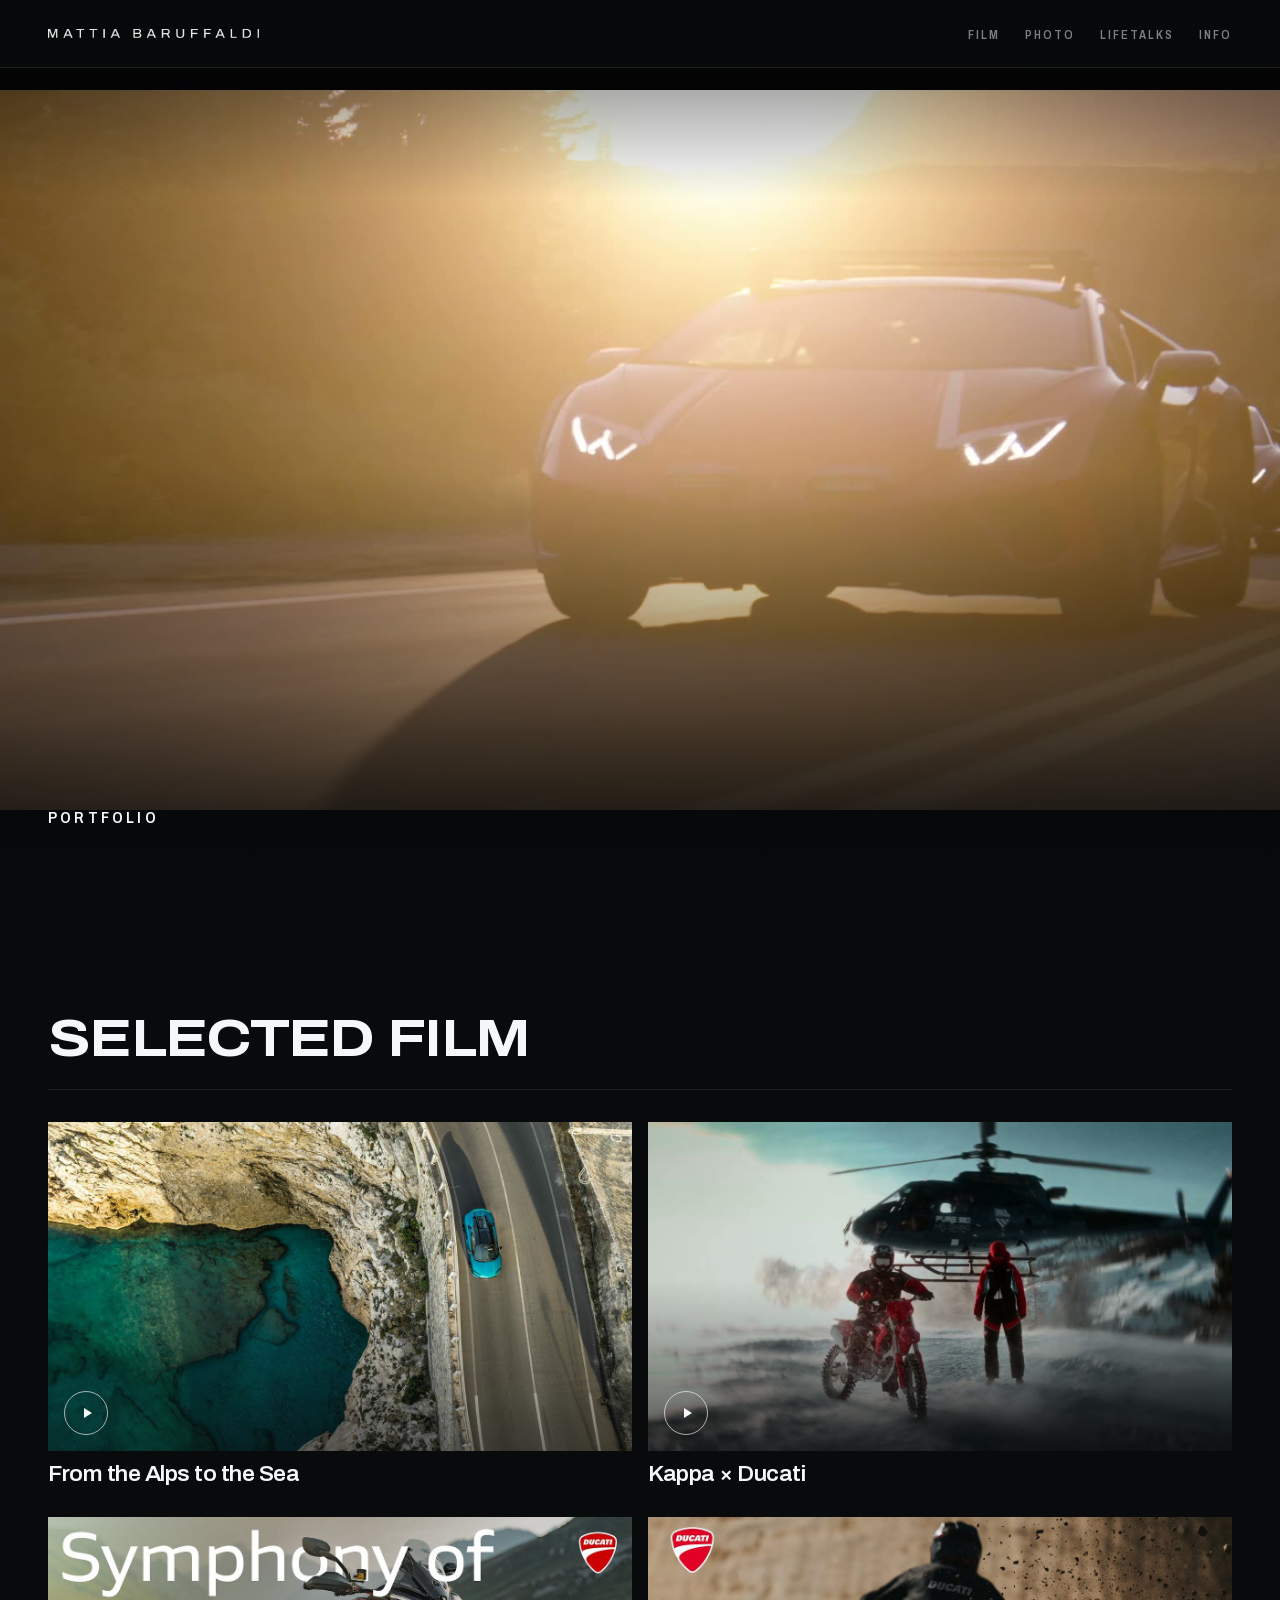
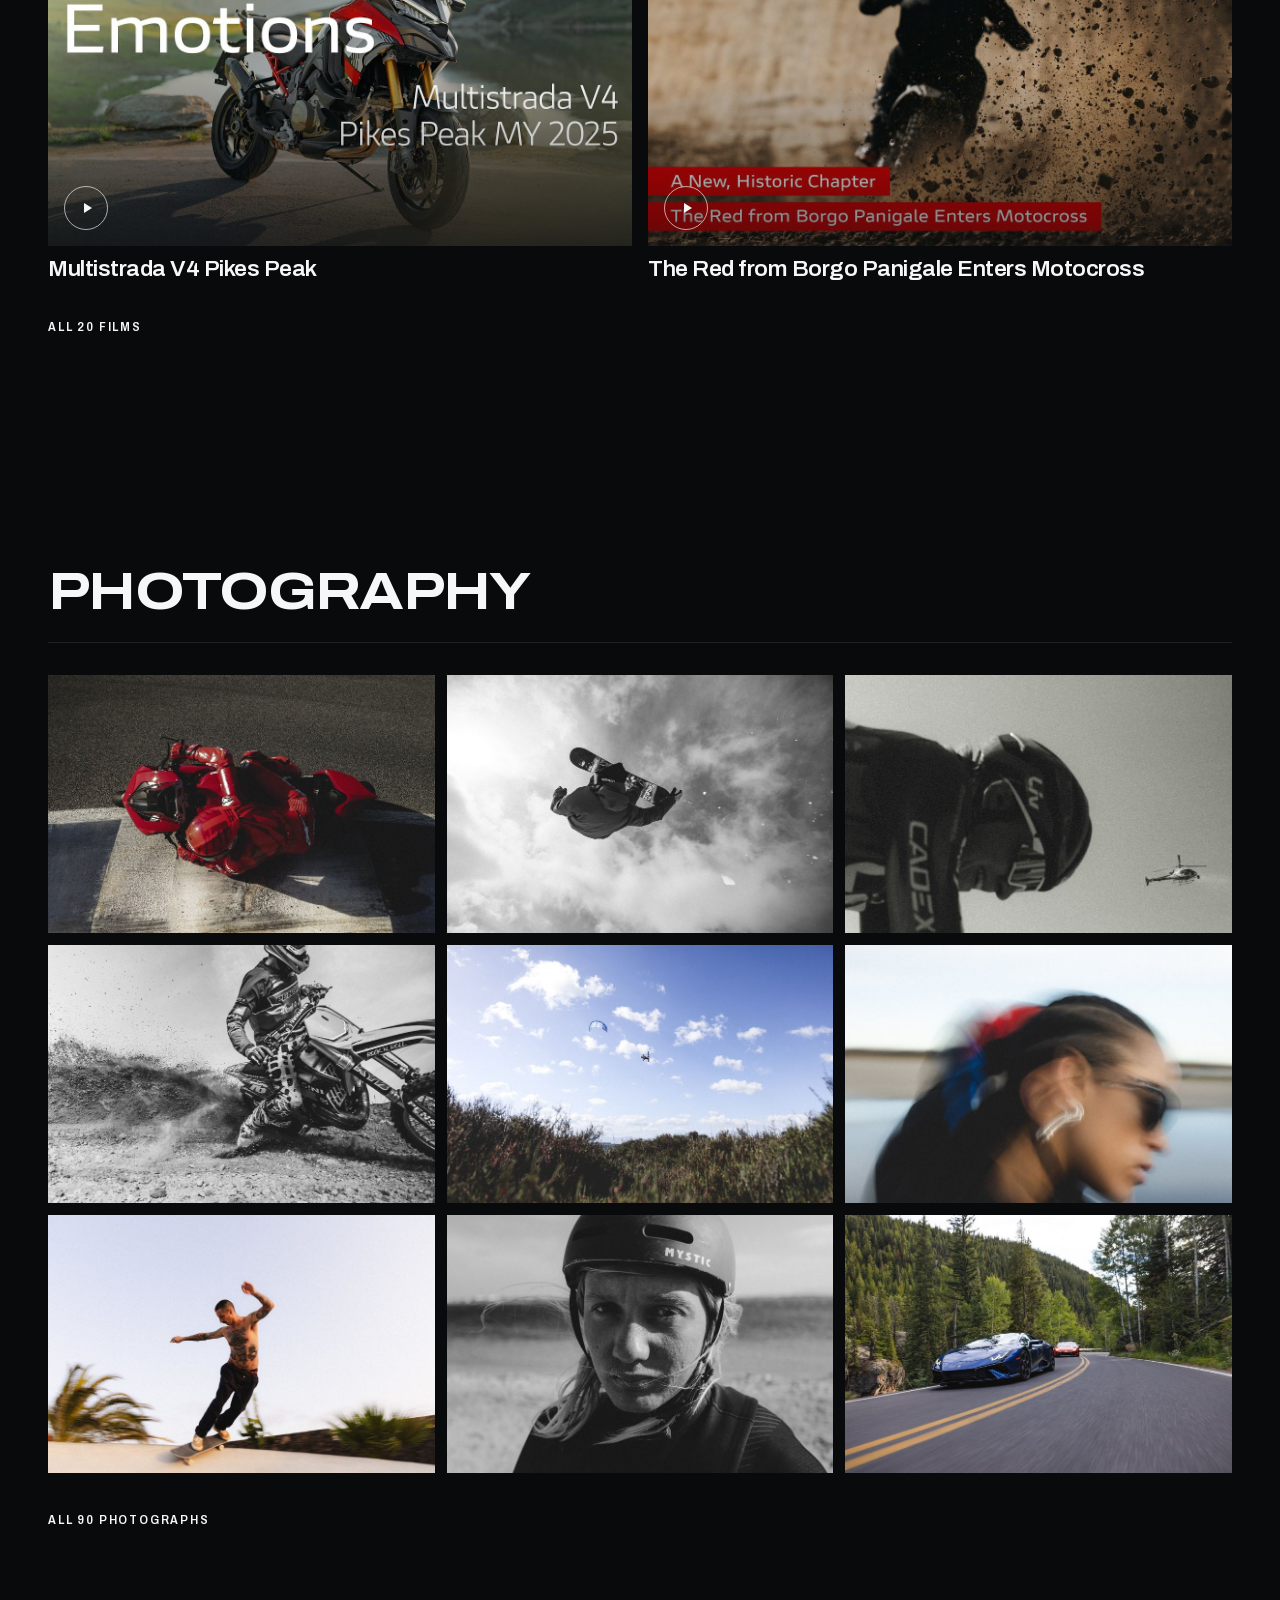
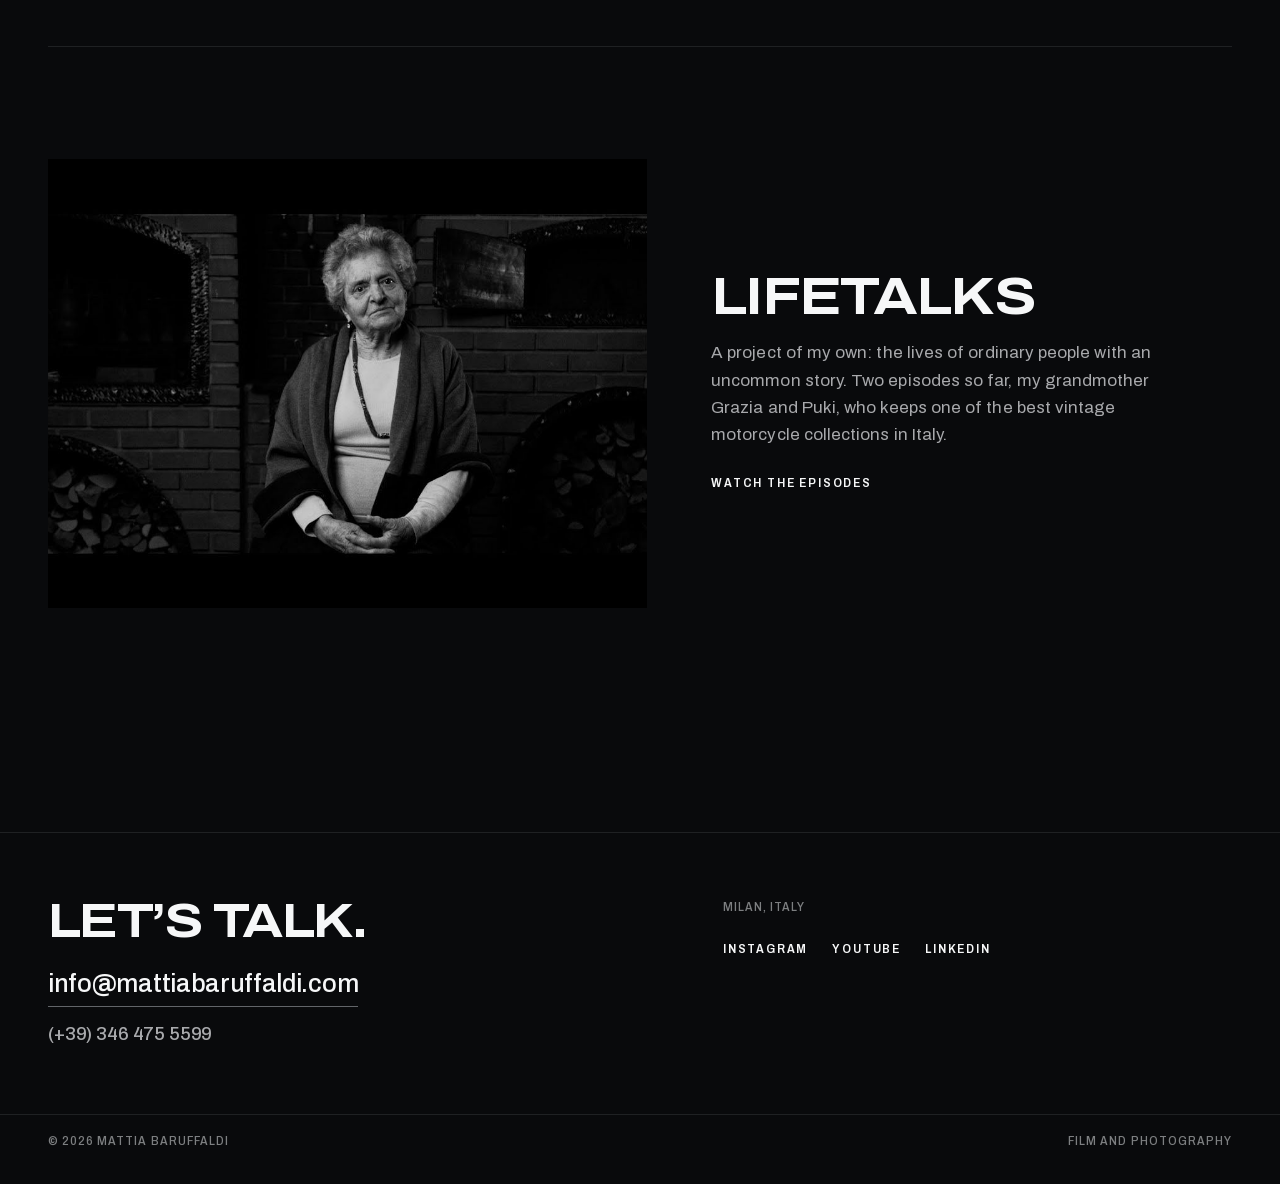
==== index.html @ 9ccb741c "Home: due sue foto al posto della 3 e della 5 Aggiunge L1060278 (ciclista con l'elicottero) e MAT_92" ====
<!doctype html>
<html lang="en">
<head>
<meta charset="utf-8">
<meta name="viewport" content="width=device-width, initial-scale=1">
<title>Mattia Baruffaldi — Film and photography</title>
<meta name="description" content="Filmmaker and photographer based in Milan, from the Italian Alps. Commercials, brand films and stills for Lamborghini, Ducati, Kappa and others.">
<link rel="canonical" href="https://www.mattiabaruffaldi.com/">
<meta name="theme-color" content="#121214">

<meta property="og:type" content="website">
<meta property="og:site_name" content="Mattia Baruffaldi">
<meta property="og:title" content="Mattia Baruffaldi — Film and photography">
<meta property="og:description" content="Filmmaker and photographer based in Milan, from the Italian Alps. Commercials, brand films and stills for Lamborghini, Ducati, Kappa and others.">
<meta property="og:url" content="https://www.mattiabaruffaldi.com/">
<meta property="og:image" content="https://www.mattiabaruffaldi.com/og.png?v=1">
<meta property="og:image:width" content="1200">
<meta property="og:image:height" content="630">
<meta name="twitter:card" content="summary_large_image">

<link rel="icon" href="/favicon-32.png" sizes="32x32">
<link rel="apple-touch-icon" href="/apple-touch-icon.png">
<link rel="preload" href="/fonts/archivo-latin.woff2" as="font" type="font/woff2" crossorigin>
<link rel="stylesheet" href="/css/site.css?v=3af07ea6">
</head>
<body>
<a class="skip" href="#main">Skip to content</a>

<header class="site-head">
  <a class="brand" href="/" aria-label="Mattia Baruffaldi, home">
    <img src="/img/wordmark.png" alt="Mattia Baruffaldi" width="640" height="30">
  </a>
  <nav class="site-nav" aria-label="Sections">
    <ul><li><a href="/film/">Film</a></li><li><a href="/photo/">Photo</a></li><li><a href="/lifetalks/">LifeTalks</a></li><li><a href="/info/">Info</a></li></ul>
  </nav>
</header>

<main id="main">

<section class="hero">
  <!-- Video ospitato qui, non YouTube: parte all'istante, senza comandi
       sopra e senza una fotografia d'attesa. La locandina è il primo
       fotogramma del video stesso, così non si vede alcun cambio. -->
  <div class="hero__media">
    <video class="hero__video" poster="/img/showreel-poster.jpg"
           muted loop playsinline autoplay preload="auto"
           aria-hidden="true" tabindex="-1" width="1920" height="1080">
      <source src="/img/showreel-loop.mp4" type="video/mp4">
    </video>
  </div>
  <div class="hero__inner">
    <!-- Il titolo resta per Google e per chi usa uno screen reader, ma non si
         vede: sull'hero deve esserci solo il video. -->
    <h1 class="visually-hidden">Mattia Baruffaldi, film and photography</h1>
    <div class="hero__actions">
      <a class="link link--big" href="/film/">Portfolio</a>
    </div>
  </div>
</section>

<section class="section wrap">
  <div class="sec-head reveal">
    <h2 class="display">Selected film</h2>
  </div>
  <div class="films">
<figure class="film reveal" data-stagger="0">
  <a class="film__btn" href="https://www.youtube.com/watch?v=oxBlVDnw5Lo" data-video="oxBlVDnw5Lo"
     data-title="From the Alps to the Sea" target="_blank" rel="noopener">
    <span class="film__frame">
      <img src="/img/video/oxBlVDnw5Lo.jpg" alt="Still from From the Alps to the Sea" width="1280" height="720"
           loading="lazy" decoding="async">
      <span class="film__cue" aria-hidden="true"></span>
    </span>
    <figcaption class="film__caption">
      <h3 class="film__title">From the Alps to the Sea</h3>
      
    </figcaption>
  </a>
</figure>
<figure class="film reveal" data-stagger="1">
  <a class="film__btn" href="https://www.youtube.com/watch?v=CF3su928_Bc" data-video="CF3su928_Bc"
     data-title="Kappa × Ducati" target="_blank" rel="noopener">
    <span class="film__frame">
      <img src="/img/video/CF3su928_Bc.jpg" alt="Still from Kappa × Ducati" width="1280" height="720"
           loading="lazy" decoding="async">
      <span class="film__cue" aria-hidden="true"></span>
    </span>
    <figcaption class="film__caption">
      <h3 class="film__title">Kappa × Ducati</h3>
      
    </figcaption>
  </a>
</figure>
<figure class="film reveal" data-stagger="2">
  <a class="film__btn" href="https://www.youtube.com/watch?v=8vc4HPQ3ycY" data-video="8vc4HPQ3ycY"
     data-title="Multistrada V4 Pikes Peak" target="_blank" rel="noopener">
    <span class="film__frame">
      <img src="/img/video/8vc4HPQ3ycY.jpg" alt="Still from Multistrada V4 Pikes Peak" width="1280" height="720"
           loading="lazy" decoding="async">
      <span class="film__cue" aria-hidden="true"></span>
    </span>
    <figcaption class="film__caption">
      <h3 class="film__title">Multistrada V4 Pikes Peak</h3>
      
    </figcaption>
  </a>
</figure>
<figure class="film reveal" data-stagger="3">
  <a class="film__btn" href="https://www.youtube.com/watch?v=-3H7_iYdI9I" data-video="-3H7_iYdI9I"
     data-title="The Red from Borgo Panigale Enters Motocross" target="_blank" rel="noopener">
    <span class="film__frame">
      <img src="/img/video/-3H7_iYdI9I.jpg" alt="Still from The Red from Borgo Panigale Enters Motocross" width="1280" height="720"
           loading="lazy" decoding="async">
      <span class="film__cue" aria-hidden="true"></span>
    </span>
    <figcaption class="film__caption">
      <h3 class="film__title">The Red from Borgo Panigale Enters Motocross</h3>
      
    </figcaption>
  </a>
</figure>
  </div>
  <p class="sec-more reveal"><a class="link" href="/film/">All 20 films</a></p>
</section>

<section class="section wrap">
  <div class="sec-head reveal">
    <h2 class="display">Photography</h2>
  </div>
  <div class="peeks">
<figure class="peek reveal" data-stagger="0">
  <a href="/photo/#automotive">
    <img src="/img/photo/automotive/thumb/automotive-02.jpg" alt="A MotoGP rider in red leathers crouched low over the bike on the tarmac"
         width="800" height="533" loading="lazy" decoding="async">
  </a>
</figure>
<figure class="peek reveal" data-stagger="1">
  <a href="/photo/#action-sports">
    <img src="/img/photo/action-sports/thumb/action-sports-03.jpg" alt="A snowboarder inverted mid-air against the clouds"
         width="800" height="533" loading="lazy" decoding="async">
  </a>
</figure>
<figure class="peek reveal" data-stagger="2">
  <a href="/photo/#action-sports">
    <img src="/img/photo/action-sports/thumb/action-sports-39.jpg" alt="A road cyclist seen from below against the sky, a helicopter following"
         width="800" height="533" loading="lazy" decoding="async">
  </a>
</figure>
<figure class="peek reveal" data-stagger="3">
  <a href="/photo/#automotive">
    <img src="/img/photo/automotive/thumb/automotive-24.jpg" alt="A motocross rider throwing a roost of dirt, black and white"
         width="800" height="533" loading="lazy" decoding="async">
  </a>
</figure>
<figure class="peek reveal" data-stagger="4">
  <a href="/photo/#action-sports">
    <img src="/img/photo/action-sports/thumb/action-sports-40.jpg" alt="A kitesurfer high above the scrub, kite against a bright blue sky"
         width="800" height="533" loading="lazy" decoding="async">
  </a>
</figure>
<figure class="peek reveal" data-stagger="5">
  <a href="/photo/#people">
    <img src="/img/photo/people/thumb/people-03.jpg" alt="A woman in sunglasses, blurred by the pan"
         width="800" height="533" loading="lazy" decoding="async">
  </a>
</figure>
<figure class="peek reveal" data-stagger="6">
  <a href="/photo/#action-sports">
    <img src="/img/photo/action-sports/thumb/action-sports-27.jpg" alt="A skater on the poolside coping at sunset"
         width="800" height="533" loading="lazy" decoding="async">
  </a>
</figure>
<figure class="peek reveal" data-stagger="7">
  <a href="/photo/#people">
    <img src="/img/photo/people/thumb/people-14.jpg" alt="A woman in a water helmet looking into the lens"
         width="800" height="533" loading="lazy" decoding="async">
  </a>
</figure>
<figure class="peek reveal" data-stagger="8">
  <a href="/photo/#automotive">
    <img src="/img/photo/automotive/thumb/automotive-17.jpg" alt="A blue Lamborghini on a forest mountain road with a second car behind"
         width="800" height="533" loading="lazy" decoding="async">
  </a>
</figure>
  </div>
  <p class="sec-more reveal"><a class="link" href="/photo/">All 90 photographs</a></p>
</section>

<div class="wrap"><hr class="rule"></div>

<section class="section wrap">
  <div class="slab reveal">
    <div class="slab__media">
      <img src="/img/video/UggHyqDGgGQ.jpg" alt="Grazia Robustellini at home in Tirano, from LifeTalks episode one"
           width="1280" height="720" loading="lazy" decoding="async">
    </div>
    <div class="slab__body">
      <h2 class="display">LifeTalks</h2>
      <p>A project of my own: the lives of ordinary people with an uncommon story.
         Two episodes so far, my grandmother Grazia and Puki, who keeps one of the
         best vintage motorcycle collections in Italy.</p>
      <a class="link" href="/lifetalks/">Watch the episodes</a>
    </div>
  </div>
</section>

<dialog class="player" id="player" aria-label="Video player">
  <div class="player__inner">
    <div class="player__frame"></div>
    <div class="player__bar">
      <p class="player__title"></p>
      <button class="player__close" type="button">Close &times;</button>
    </div>
  </div>
</dialog>


</main>

<footer class="site-foot">
  <div class="wrap site-foot__top">
    <div>
      <h2>Let&rsquo;s talk.</h2>
      <a class="site-foot__mail" href="mailto:info@mattiabaruffaldi.com">info@mattiabaruffaldi.com</a>
      <a class="site-foot__tel" href="tel:+393464755599">(+39) 346 475 5599</a>
    </div>
    <div>
      <p class="meta" style="margin-bottom:var(--s-4)">Milan, Italy</p>
      <ul class="site-foot__links">
        <li><a class="link" href="https://www.instagram.com/mattiabaruffaldi/" rel="me noopener" target="_blank">Instagram</a></li>
        <li><a class="link" href="https://www.youtube.com/@mattiabaruffaldi_film" rel="me noopener" target="_blank">YouTube</a></li>
        <li><a class="link" href="https://www.linkedin.com/in/mattia-baruffaldi-a734831a5/" rel="me noopener" target="_blank">LinkedIn</a></li>
      </ul>
    </div>
  </div>
  <div class="wrap site-foot__bar">
    <p class="meta">&copy; 2026 Mattia Baruffaldi</p>
    <p class="meta">Film and photography</p>
  </div>
</footer>

<script src="/js/site.js?v=2a3f4248" defer></script>
</body>
</html>
---- css/site.css ----
/* ==========================================================================
   mattiabaruffaldi.com
   Sistema visivo: camera oscura. Superficie grafite quasi-nera, UI
   monocromatica (le foto portano tutto il colore), un solo accento ambra.
   Tipografia: Archivo variabile, usata ai due estremi dell'asse larghezza.
   ========================================================================== */

/* ---------- Font ---------- */
/* Archivo variabile, ospitato qui: nessuna chiamata a Google, nessun cookie
   di terze parti, e l'asse larghezza (62-125) serve al sistema tipografico. */
@font-face {
  font-family: 'Archivo';
  font-style: normal;
  font-weight: 400 700;
  font-stretch: 62% 125%;
  font-display: swap;
  src: url('../fonts/archivo-latin.woff2') format('woff2');
  unicode-range: U+0000-00FF, U+0131, U+0152-0153, U+02BB-02BC, U+02C6, U+02DA,
    U+02DC, U+0304, U+0308, U+0329, U+2000-206F, U+20AC, U+2122, U+2191, U+2193,
    U+2212, U+2215, U+FEFF, U+FFFD;
}
@font-face {
  font-family: 'Archivo';
  font-style: normal;
  font-weight: 400 700;
  font-stretch: 62% 125%;
  font-display: swap;
  src: url('../fonts/archivo-latin-ext.woff2') format('woff2');
  unicode-range: U+0100-02BA, U+02BD-02C5, U+02C7-02CC, U+02CE-02D7, U+02DD-02FF,
    U+0304, U+0308, U+0329, U+1D00-1DBF, U+1E00-1E9F, U+1EF2-1EFF, U+2020,
    U+20A0-20AB, U+20AD-20C0, U+2113, U+2C60-2C7F, U+A720-A7FF;
}

/* ---------- Token ---------- */
:root {
  /* Superficie */
  --ink-0: oklch(0.145 0.004 260);   /* fondo pagina */
  --ink-1: oklch(0.192 0.005 260);   /* superficie sollevata */
  --ink-2: oklch(0.255 0.006 260);   /* superficie hover */
  --line:  oklch(0.32 0.006 260);       /* divisori */
  --line-soft: oklch(0.245 0.006 260);  /* divisori tenui */
  /* Bordo dei controlli: serve 3:1 sul fondo perche' il contorno del pulsante
     e' l'unica cosa che lo delimita. Questo sta a 3.1:1. */
  --line-ctl: oklch(0.505 0.007 260);

  /* Inchiostro */
  --paper:     oklch(0.975 0.002 260);  /* titoli, 15:1 su ink-0 */
  --paper-dim: oklch(0.735 0.004 260);  /* corpo testo, 7.6:1 */
  --paper-mut: oklch(0.595 0.004 260);  /* metadati, 5.0:1 */

  /* Segnale: luce di sicurezza da camera oscura. L'unico colore non
     fotografico del sito, quindi vale come firma. Solo stati e accenti. */
  --signal:     oklch(0.795 0.155 68);
  --signal-dim: oklch(0.62 0.12 68);

  /* Tipografia */
  --font: 'Archivo', 'Helvetica Neue', Arial, sans-serif;
  --wide: 118;   /* asse wdth per i titoli display */
  --narr: 82;    /* asse wdth per wordmark e etichette */

  /* Scala fluida, rapporto ~1.3 */
  --t-mono:  clamp(0.688rem, 0.66rem + 0.14vw, 0.75rem);
  --t-meta:  clamp(0.75rem, 0.72rem + 0.15vw, 0.813rem);
  --t-body:  clamp(0.938rem, 0.9rem + 0.2vw, 1.063rem);
  --t-lead:  clamp(1.125rem, 1rem + 0.7vw, 1.5rem);
  --t-h3:    clamp(1.25rem, 1.05rem + 1vw, 1.875rem);
  --t-h2:    clamp(1.75rem, 1.2rem + 2.6vw, 3.25rem);
  --t-h1:    clamp(2.5rem, 1.1rem + 6.4vw, 5.5rem);

  /* Ritmo spaziale */
  --s-1: 0.25rem;  --s-2: 0.5rem;   --s-3: 0.75rem;  --s-4: 1rem;
  --s-5: 1.5rem;   --s-6: 2rem;     --s-7: 3rem;     --s-8: 4rem;
  --s-9: clamp(4rem, 3rem + 5vw, 7.5rem);
  --s-10: clamp(6rem, 4rem + 8vw, 11rem);

  /* Altezza fissa della testata. L'hero la usa per partire dal bordo alto
     dello schermo ed arrivare esatto in fondo, senza avanzi. */
  --head-h: 4.25rem;

  --gutter: clamp(1.125rem, 0.6rem + 3vw, 3.5rem);
  --measure: 68ch;
  --max: 96rem;

  /* Movimento: uscite esponenziali, niente rimbalzi */
  --out-quart: cubic-bezier(0.165, 0.84, 0.44, 1);
  --out-expo:  cubic-bezier(0.19, 1, 0.22, 1);
  --dur-1: 160ms;  --dur-2: 320ms;  --dur-3: 620ms;  --dur-4: 1100ms;

  /* Piani z semantici */
  --z-media: 1;
  --z-sticky: 40;
  --z-overlay: 60;
  --z-dialog: 70;
}

/* ---------- Reset ---------- */
*, *::before, *::after { box-sizing: border-box; }
* { margin: 0; }

html {
  background: var(--ink-0);
  -webkit-text-size-adjust: 100%;
  scroll-behavior: smooth;
}
@media (prefers-reduced-motion: reduce) { html { scroll-behavior: auto; } }

body {
  background: var(--ink-0);
  color: var(--paper-dim);
  font-family: var(--font);
  font-size: var(--t-body);
  font-variation-settings: 'wdth' 100, 'wght' 400;
  line-height: 1.62;           /* testo chiaro su fondo scuro: +0.07 */
  letter-spacing: 0.004em;
  -webkit-font-smoothing: antialiased;
  overflow-x: hidden;
}
body.is-locked { overflow: hidden; }

img, video, svg { display: block; max-width: 100%; height: auto; }
button { font: inherit; color: inherit; background: none; border: 0; cursor: pointer; }
a { color: inherit; text-decoration: none; }
h1, h2, h3, h4 { font-weight: 400; line-height: 1.02; text-wrap: balance; }
p { text-wrap: pretty; }
ul { list-style: none; padding: 0; }

:where(a, button, [tabindex]):focus-visible {
  outline: 2px solid var(--signal);
  outline-offset: 3px;
  border-radius: 1px;
}

.visually-hidden {
  position: absolute; width: 1px; height: 1px;
  padding: 0; margin: -1px; overflow: hidden;
  clip-path: inset(50%); white-space: nowrap;
}

.skip {
  position: absolute; top: var(--s-3); left: var(--s-3);
  z-index: var(--z-dialog);
  padding: var(--s-3) var(--s-4);
  background: var(--paper); color: var(--ink-0);
  transform: translateY(-160%);
  transition: transform var(--dur-2) var(--out-quart);
}
.skip:focus-visible { transform: translateY(0); }

/* ---------- Tipografia condivisa ---------- */
.display {
  font-variation-settings: 'wdth' var(--wide), 'wght' 700;
  letter-spacing: -0.032em;
  color: var(--paper);
  text-transform: uppercase;
}
.label {
  font-variation-settings: 'wdth' var(--narr), 'wght' 600;
  font-size: var(--t-meta);
  letter-spacing: 0.14em;
  text-transform: uppercase;
  color: var(--paper-mut);
}
.meta {
  font-variation-settings: 'wdth' var(--narr), 'wght' 500;
  font-size: var(--t-meta);
  letter-spacing: 0.08em;
  text-transform: uppercase;
  color: var(--paper-mut);
  font-variant-numeric: tabular-nums;
}
.lead {
  font-size: var(--t-lead);
  line-height: 1.42;
  color: var(--paper);
  font-variation-settings: 'wdth' 100, 'wght' 400;
  letter-spacing: -0.008em;
  max-width: 34ch;
}

/* ---------- Struttura ---------- */
.wrap { width: 100%; max-width: var(--max); margin-inline: auto; padding-inline: var(--gutter); }
.bleed { width: 100%; padding-inline: var(--gutter); }
main { display: block; }
/* La testata è appiccicata in alto: le ancore devono fermarsi sotto di essa. */
:target, [id] { scroll-margin-top: calc(var(--head-h) + 1.5rem); }
.section { padding-block: var(--s-9); }
.section--tight { padding-block: var(--s-8); }

/* Testata di sezione: titolo grande a sinistra, link a destra.
   Non un occhiello maiuscolo sopra ogni sezione. */
.sec-head {
  display: flex; flex-wrap: wrap; align-items: last baseline;
  justify-content: space-between; gap: var(--s-4);
  padding-bottom: var(--s-5);
  margin-bottom: var(--s-6);
  border-bottom: 1px solid var(--line-soft);
}
.sec-head h2 { font-size: var(--t-h2); }
.sec-head__note { max-width: 46ch; font-size: var(--t-body); color: var(--paper-dim); }

/* ---------- Link testuale con sottolineatura che cresce ---------- */
.link {
  position: relative;
  display: inline-block;
  color: var(--paper);
  font-variation-settings: 'wdth' var(--narr), 'wght' 600;
  font-size: var(--t-meta);
  letter-spacing: 0.14em;
  text-transform: uppercase;
  padding-bottom: 3px;
}
.link::after {
  content: ''; position: absolute; left: 0; bottom: 0;
  width: 100%; height: 1px;
  background: currentColor;
  transform: scaleX(0); transform-origin: left;
  transition: transform var(--dur-2) var(--out-quart);
}
.link:hover { color: var(--signal); }
.link:hover::after { transform: scaleX(1); }
.link--on::after { transform: scaleX(1); }
/* Unica scritta sopra l'hero: merita un corpo un po' piu' grande. */
.link--big {
  font-size: clamp(0.813rem, 0.74rem + 0.35vw, 1rem);
  letter-spacing: 0.2em;
  padding-bottom: 5px;
}

/* ==========================================================================
   Testata
   ========================================================================== */
.site-head {
  position: sticky; top: 0; z-index: var(--z-sticky);
  display: flex; align-items: center; justify-content: space-between;
  gap: var(--s-5);
  height: var(--head-h);
  padding-inline: var(--gutter);
  transition: background var(--dur-2) linear, border-color var(--dur-2) linear;
  border-bottom: 1px solid transparent;
}
.site-head.is-stuck {
  background: color-mix(in oklch, var(--ink-0) 82%, transparent);
  backdrop-filter: blur(14px) saturate(140%);
  border-bottom-color: var(--line-soft);
}
/* Il suo logo: wordmark spaziato, in bianco su fondo scuro. */
.brand { display: block; flex-shrink: 0; }
.brand img {
  width: clamp(9.5rem, 6rem + 9vw, 14rem);
  height: auto;
  opacity: 0.92;
  transition: opacity var(--dur-2) var(--out-quart);
}
.brand:hover img { opacity: 1; }

.site-nav ul { display: flex; align-items: center; gap: clamp(var(--s-3), 2vw, var(--s-6)); }
.site-nav a {
  font-variation-settings: 'wdth' var(--narr), 'wght' 600;
  font-size: var(--t-mono);
  letter-spacing: 0.16em;
  text-transform: uppercase;
  color: var(--paper-mut);
  padding-block: var(--s-2);
  position: relative;
  transition: color var(--dur-1) linear;
}
.site-nav a::after {
  content: ''; position: absolute; left: 0; right: 0; bottom: 2px;
  height: 1px; background: var(--signal);
  transform: scaleX(0); transform-origin: left;
  transition: transform var(--dur-2) var(--out-quart);
}
.site-nav a:hover { color: var(--paper); }
.site-nav a:hover::after { transform: scaleX(1); }
.site-nav a[aria-current='page'] { color: var(--paper); }
.site-nav a[aria-current='page']::after { transform: scaleX(1); background: var(--paper); }

@media (max-width: 26rem) {
  /* schermi molto stretti: nav piu' compatta per non stringere il logo */
  .site-nav a { font-size: 0.625rem; letter-spacing: 0.1em; }
  .site-head { gap: var(--s-3); }
}

/* ==========================================================================
   Hero home
   ========================================================================== */
.hero {
  position: relative;
  /* Il margine negativo riporta l'hero sotto la testata, cioè al bordo alto
     dello schermo; da lì un'altezza piena di viewport arriva esatta in fondo. */
  margin-top: calc(-1 * var(--head-h));
  /* `--vh` la scrive il JS con l'altezza reale della finestra e si aggiorna a
     ogni resize: a schermo intero, o con una barra di avviso del browser,
     `svh` non corrisponde al vero e sotto resta una striscia nera. */
  min-height: var(--vh, 100svh);
  display: grid; align-content: end;
  padding: calc(var(--head-h) + var(--s-6)) var(--gutter) var(--s-8);
  overflow: clip;
  isolation: isolate;
}
.hero__media {
  position: absolute; inset: 0; z-index: -1;
  overflow: hidden;
  background: var(--ink-1);
}
.hero__media > * {
  position: absolute; inset: 0;
  width: 100%; height: 100%;
  min-width: 100%; min-height: 100%;
  max-width: none; max-height: none;
  object-fit: cover;
  border: 0;
  /* colore pieno: sopra non c'e' piu' testo da rendere leggibile */
}
.hero__media::after {
  content: ''; position: absolute; inset: 0;
  background:
    /* in basso: aggancio alla pagina nera e appoggio per il link */
    linear-gradient(to top, var(--ink-0) 1%, color-mix(in oklch, var(--ink-0) 45%, transparent) 22%, transparent 48%),
    /* in alto: quel tanto che basta a leggere logo e menu */
    linear-gradient(to bottom, color-mix(in oklch, var(--ink-0) 62%, transparent), transparent 22%);
}

.hero__inner { max-width: var(--max); width: 100%; margin-inline: auto; }
.hero__actions { display: flex; flex-wrap: wrap; align-items: center; gap: var(--s-4) var(--s-6); }

/* Pulsante play: anello + triangolo, niente icona di libreria */
.play {
  display: inline-flex; align-items: center; gap: var(--s-3);
  padding: var(--s-3) var(--s-5) var(--s-3) var(--s-3);
  border: 1px solid var(--line-ctl);
  border-radius: 999px;
  background: color-mix(in oklch, var(--ink-0) 55%, transparent);
  backdrop-filter: blur(8px);
  color: var(--paper);
  font-variation-settings: 'wdth' var(--narr), 'wght' 600;
  font-size: var(--t-meta);
  letter-spacing: 0.14em;
  text-transform: uppercase;
  transition: border-color var(--dur-2) var(--out-quart), background var(--dur-2) var(--out-quart), color var(--dur-2) linear;
}
.play__ring {
  display: grid; place-items: center;
  width: 2.25rem; height: 2.25rem;
  border: 1px solid currentColor; border-radius: 50%;
  transition: background var(--dur-2) var(--out-quart), color var(--dur-2) var(--out-quart);
}
.play__ring::before {
  content: ''; width: 0; height: 0;
  border-left: 7px solid currentColor;
  border-top: 4.5px solid transparent;
  border-bottom: 4.5px solid transparent;
  margin-left: 2px;
}
.play:hover { border-color: var(--signal); color: var(--signal); }
.play:hover .play__ring { background: var(--signal); color: var(--ink-0); }

/* ==========================================================================
   Griglia film
   ========================================================================== */
/* Griglia film: tutti i riquadri della stessa misura, nessuna eccezione. */
.films {
  display: grid;
  grid-template-columns: 1fr;
  gap: var(--s-6) var(--s-4);
}
@media (min-width: 48rem) {
  .films { grid-template-columns: repeat(2, 1fr); }
}

.film__btn { display: block; width: 100%; text-align: left; }
.film__frame {
  display: block;          /* è uno <span>: senza questo aspect-ratio e overflow non valgono */
  position: relative;
  aspect-ratio: 16 / 9;
  overflow: hidden;
  background: var(--ink-1);
}
.film__frame img {
  width: 100%; height: 100%; object-fit: cover;
  /* Colore naturale a riposo: le immagini sono già graduate da lui.
     All'hover si muove solo la scala, niente virate di colore. */
  transform: scale(1.001);
  transition: transform var(--dur-4) var(--out-expo);
}
.film__frame::after {
  content: ''; position: absolute; inset: 0;
  background: linear-gradient(to top, color-mix(in oklch, var(--ink-0) 62%, transparent), transparent 52%);
  opacity: 0.85;
  transition: opacity var(--dur-3) var(--out-quart);
}
.film__cue {
  position: absolute; z-index: 2;
  left: var(--s-4); bottom: var(--s-4);
  display: grid; place-items: center;
  width: 2.75rem; height: 2.75rem;
  border: 1px solid color-mix(in oklch, var(--paper) 65%, transparent);
  border-radius: 50%;
  color: var(--paper);
  transition: background var(--dur-2) var(--out-quart), color var(--dur-2) var(--out-quart),
              border-color var(--dur-2) var(--out-quart), transform var(--dur-3) var(--out-expo);
}
.film__cue::before {
  content: ''; width: 0; height: 0;
  border-left: 8px solid currentColor;
  border-top: 5px solid transparent;
  border-bottom: 5px solid transparent;
  margin-left: 3px;
}
.film__btn:hover .film__frame img,
.film__btn:focus-visible .film__frame img { transform: scale(1.035); }
.film__btn:hover .film__frame::after { opacity: 0.5; }
.film__btn:hover .film__cue,
.film__btn:focus-visible .film__cue { background: var(--signal); color: var(--ink-0); border-color: var(--signal); transform: scale(1.06); }
.film__btn:hover .film__title { color: var(--signal); }

.film__caption {
  display: flex; align-items: baseline; justify-content: space-between;
  gap: var(--s-4);
  padding-top: var(--s-3);
}
.film__title {
  font-size: clamp(1.063rem, 0.95rem + 0.55vw, 1.438rem);
  font-variation-settings: 'wdth' 104, 'wght' 600;
  letter-spacing: -0.022em;
  color: var(--paper);
  transition: color var(--dur-1) linear;
}
.film__client { white-space: nowrap; flex-shrink: 0; }

/* ==========================================================================
   Anteprima foto in home: tre scatti fermi, poi il link
   ========================================================================== */
.peeks {
  display: grid;
  grid-template-columns: 1fr;
  gap: var(--s-3);
}
@media (min-width: 34rem) { .peeks { grid-template-columns: repeat(3, 1fr); } }

.peek a { display: block; position: relative; overflow: hidden; }
.peek img {
  width: 100%; aspect-ratio: 3 / 2; object-fit: cover;
  background: var(--ink-1);
  transition: transform var(--dur-4) var(--out-expo);
}
.peek a:hover img, .peek a:focus-visible img { transform: scale(1.03); }

/* ==========================================================================
   Provino: griglia foto uniforme
   ========================================================================== */
/* Tutte della stessa misura. Nessun mosaico: con foto tutte 3:2 le misure
   diverse creano solo buchi, e i riquadri grandi mostrano la grana. */
.sheet {
  display: grid;
  grid-template-columns: 1fr;
  gap: var(--s-3);
}
@media (min-width: 34rem) { .sheet { grid-template-columns: repeat(2, 1fr); } }
@media (min-width: 62rem) { .sheet { grid-template-columns: repeat(3, 1fr); } }

.shot a { display: block; position: relative; overflow: hidden; }
.shot img {
  width: 100%; aspect-ratio: 3 / 2; object-fit: cover;
  background: var(--ink-1);
  transition: transform var(--dur-4) var(--out-expo);
}
.shot a:hover img, .shot a:focus-visible img { transform: scale(1.03); }
.shot a::after {
  content: ''; position: absolute; inset: 0;
  box-shadow: inset 0 0 0 1px transparent;
  transition: box-shadow var(--dur-2) var(--out-quart);
}
.shot a:hover::after { box-shadow: inset 0 0 0 1px color-mix(in oklch, var(--signal) 70%, transparent); }

/* Separazione fra sezioni della home */
.rule { height: 0; margin: 0; border: 0; border-top: 1px solid var(--line-soft); }

/* Link in fondo a una sezione, dopo la griglia */
.sec-more { margin-top: var(--s-6); }

/* ==========================================================================
   Blocco largo: LifeTalks / About
   ========================================================================== */
.slab { position: relative; display: grid; gap: var(--s-6); align-items: center; }
@media (min-width: 56rem) {
  .slab { grid-template-columns: 1.15fr 1fr; gap: var(--s-8); }
  .slab--flip > :first-child { order: 2; }
}
.slab__media { position: relative; overflow: hidden; background: var(--ink-1); }
.slab__media img { width: 100%; aspect-ratio: 4 / 3; object-fit: cover; }
.slab__body h2 { font-size: var(--t-h2); }
.slab__body p { margin-top: var(--s-4); max-width: 46ch; }
.slab__body .link { margin-top: var(--s-5); }

/* Episodi LifeTalks */
.episode { display: grid; gap: var(--s-5); padding-block: var(--s-7); border-top: 1px solid var(--line-soft); }
@media (min-width: 56rem) { .episode { grid-template-columns: 1.4fr 1fr; gap: var(--s-8); align-items: start; } }
.episode__body h3 { font-size: var(--t-h3); color: var(--paper); font-variation-settings: 'wdth' 104, 'wght' 600; letter-spacing: -0.02em; }
.episode__body p { margin-top: var(--s-4); max-width: 46ch; }
.episode__no {
  font-size: var(--t-meta); font-variation-settings: 'wdth' var(--narr), 'wght' 600;
  letter-spacing: 0.16em; text-transform: uppercase; color: var(--signal);
  display: block; margin-bottom: var(--s-3);
}

/* ==========================================================================
   Pagina interna: intestazione
   ========================================================================== */
.page-head { padding-block: var(--s-8) var(--s-7); }
.page-head h1 { font-size: var(--t-h2); font-variation-settings: 'wdth' var(--wide), 'wght' 700; letter-spacing: -0.032em; text-transform: uppercase; color: var(--paper); }
.page-head p { margin-top: var(--s-4); max-width: 52ch; }
.page-head__count { margin-top: var(--s-4); }

/* Indice di sezione nelle pagine lunghe */
.jump { display: flex; flex-wrap: wrap; gap: var(--s-2) var(--s-5); padding-block: var(--s-4); border-block: 1px solid var(--line-soft); }

/* ==========================================================================
   Info / contatti
   ========================================================================== */
/* La pagina Info e' a colonna singola: biografia, poi la griglia del
   dietro le quinte a tutta larghezza (come il vecchio About, che gli piaceva). */
.info__bio p { margin-top: var(--s-5); max-width: var(--measure); }
.info__bio p:first-child {
  margin-top: 0;
  /* misura calibrata per stare su una riga sola alle larghezze da scrivania */
  font-size: clamp(1rem, 0.86rem + 0.62vw, 1.313rem);
  line-height: 1.34;
  color: var(--paper);
  max-width: none;
  letter-spacing: -0.012em;
}
.info__portrait { position: relative; overflow: hidden; background: var(--ink-1); }
.info__portrait img {
  width: 100%; height: 100%;
  aspect-ratio: 4 / 3;
  object-fit: cover;
  object-position: 50% 30%;
}
@media (min-width: 56rem) {
  /* La foto esce dal flusso: cosi' non e' lei a dettare l'altezza della riga,
     ma il testo accanto. Risultato: finisce dove finiscono le frasi. */
  .info__portrait img {
    position: absolute; inset: 0;
    aspect-ratio: auto;
  }
}

/* Contatti in orizzontale sotto la biografia */
.dl {
  display: grid;
  grid-template-columns: repeat(auto-fit, minmax(13rem, 1fr));
  gap: var(--s-5) var(--s-6);
  margin-top: var(--s-9);
  padding-top: var(--s-5);
  border-top: 1px solid var(--line-soft);
}
.dl > div { display: grid; gap: var(--s-2); align-content: start; }
.dl__links { display: flex; flex-wrap: wrap; gap: var(--s-2) var(--s-4); }
.dl dt { font-size: var(--t-mono); font-variation-settings: 'wdth' var(--narr), 'wght' 600; letter-spacing: 0.16em; text-transform: uppercase; color: var(--paper-mut); }
.dl dd { margin: 0; }
.dl dd a, .dl dd span {
  font-size: clamp(0.938rem, 0.85rem + 0.42vw, 1.188rem);
  font-variation-settings: 'wdth' 96, 'wght' 500;
  letter-spacing: -0.012em;
  color: var(--paper);
}
.dl dd a { transition: color var(--dur-1) linear; }
.dl dd a:hover { color: var(--signal); }

/* ==========================================================================
   Piede
   ========================================================================== */
.site-foot { margin-top: var(--s-9); border-top: 1px solid var(--line-soft); }
.site-foot__top {
  display: grid; gap: var(--s-6);
  padding-block: var(--s-8);
}
@media (min-width: 48rem) { .site-foot__top { grid-template-columns: 1.2fr 1fr; align-items: start; gap: var(--s-8); } }
.site-foot h2 {
  font-size: clamp(1.5rem, 0.9rem + 3vw, 3rem);
  font-variation-settings: 'wdth' var(--wide), 'wght' 700;
  letter-spacing: -0.032em; text-transform: uppercase; color: var(--paper);
}
.site-foot__mail {
  display: inline-block; margin-top: var(--s-4);
  font-size: clamp(1.063rem, 0.85rem + 1vw, 1.625rem);
  font-variation-settings: 'wdth' 96, 'wght' 500;
  letter-spacing: -0.012em;
  color: var(--paper);
  border-bottom: 1px solid var(--line-ctl);
  padding-bottom: 2px;
  transition: color var(--dur-1) linear, border-color var(--dur-1) linear;
}
.site-foot__mail:hover { color: var(--signal); border-color: var(--signal); }
.site-foot__tel {
  display: block; margin-top: var(--s-3);
  font-size: clamp(0.938rem, 0.85rem + 0.4vw, 1.188rem);
  font-variation-settings: 'wdth' 96, 'wght' 500;
  letter-spacing: -0.008em;
  color: var(--paper-dim);
  transition: color var(--dur-1) linear;
}
.site-foot__tel:hover { color: var(--signal); }
.site-foot__links { display: flex; flex-wrap: wrap; gap: var(--s-3) var(--s-5); }
.site-foot__bar {
  display: flex; flex-wrap: wrap; gap: var(--s-2) var(--s-5);
  justify-content: space-between;
  padding-block: var(--s-4) var(--s-6);
  border-top: 1px solid var(--line-soft);
}

/* ==========================================================================
   Lettore video (dialog)
   ========================================================================== */
/* Un <dialog> modale nasce con `margin: auto` e un `max-height` del browser.
   Vanno azzerati, altrimenti il contenuto sfonda il fondo dello schermo. */
.player, .viewer {
  margin: 0;
  inset: 0;
  max-width: none;
  max-height: none;
}

/* ATTENZIONE: il browser nasconde un <dialog> chiuso con
   `dialog:not([open]) { display: none }`, ma quella regola sta nel foglio del
   browser e QUALSIASI `display` scritto qui la batte. Quindi il display va
   messo solo su [open], mai sulla classe nuda: altrimenti la finestra resta
   visibile sopra la pagina appena si apre il sito. */
.player:not([open]), .viewer:not([open]) { display: none; }

.player {
  width: 100vw; height: 100svh;
  padding: 0; border: 0;
  background: transparent;
  color: var(--paper);
  overflow: hidden;
}
.player[open] { display: grid; place-items: center; }
.player::backdrop {
  background: color-mix(in oklch, var(--ink-0) 92%, transparent);
  backdrop-filter: blur(10px);
}
.player__inner {
  width: min(100%, 84rem);
  padding: clamp(var(--s-5), 5vw, var(--s-8)) var(--gutter);
}
.player__frame {
  position: relative;
  aspect-ratio: 16 / 9;
  /* il fotogramma non deve mai superare l'altezza utile, barra inclusa */
  max-height: calc(100svh - 12rem);
  margin-inline: auto;
  background: #000;
  box-shadow: 0 40px 90px -30px rgb(0 0 0 / 0.9);
}
.player__frame iframe { position: absolute; inset: 0; width: 100%; height: 100%; border: 0; }
.player__bar {
  display: flex; align-items: baseline; justify-content: space-between;
  gap: var(--s-4); padding-top: var(--s-4);
}
.player__title { font-size: var(--t-h3); font-variation-settings: 'wdth' 104, 'wght' 600; letter-spacing: -0.02em; color: var(--paper); }
.player__close {
  display: inline-flex; align-items: center; gap: var(--s-2);
  font-size: var(--t-meta); font-variation-settings: 'wdth' var(--narr), 'wght' 600;
  letter-spacing: 0.14em; text-transform: uppercase; color: var(--paper-mut);
  white-space: nowrap;
  transition: color var(--dur-1) linear;
}
.player__close:hover { color: var(--signal); }

/* ==========================================================================
   Visore foto (dialog)
   ========================================================================== */
.viewer {
  width: 100vw; height: 100svh;
  padding: 0; border: 0; background: transparent; color: var(--paper);
  overflow: hidden;
}
/* Un visore di fotografie fa il buio completo: nessuna pagina in trasparenza. */
.viewer::backdrop { background: var(--ink-0); }
.viewer__stage {
  position: absolute; inset: 0;
  display: grid; place-items: center;
  /* in basso lo spazio per la barra, in alto per l'aria simmetrica */
  padding: clamp(2rem, 5vw, 3.5rem) clamp(1rem, 5vw, 5rem) clamp(5rem, 8vw, 6.5rem);
}
.viewer__stage img {
  /* Limite in unita' di viewport, non in percentuale: una percentuale su un
     elemento di griglia non sempre risolve, e la foto sfonda il fondo. */
  max-width: 100%;
  max-height: calc(100svh - 9.5rem);
  width: auto; height: auto;
  object-fit: contain;
}
.viewer__bar {
  position: absolute; left: 0; right: 0; bottom: 0;
  display: flex; align-items: center; justify-content: space-between;
  gap: var(--s-4);
  padding: var(--s-4) var(--gutter) var(--s-5);
  /* velo minimo: se una foto molto chiara arriva fin quaggiu', la barra si legge */
  background: linear-gradient(to top, var(--ink-0) 45%, transparent);
}
.viewer__nav { display: flex; gap: var(--s-2); }
.viewer__btn {
  display: grid; place-items: center;
  width: 2.75rem; height: 2.75rem;
  border: 1px solid var(--line-ctl); border-radius: 50%;
  color: var(--paper);
  transition: border-color var(--dur-1) linear, color var(--dur-1) linear, background var(--dur-1) linear;
}
.viewer__btn:hover { border-color: var(--signal); color: var(--signal); }
.viewer__btn[disabled] { opacity: 0.3; cursor: default; }
.viewer__btn[disabled]:hover { border-color: var(--line-ctl); color: var(--paper); }
.viewer__btn svg { width: 1rem; height: 1rem; fill: none; stroke: currentColor; stroke-width: 1.5; }

/* ==========================================================================
   Movimento
   ========================================================================== */
/* Le rivelazioni migliorano un default già visibile: la classe la mette il JS,
   quindi senza JS (o su un renderer headless) il contenuto resta visibile. */
.js .reveal { opacity: 0; transform: translateY(18px); }
.js .reveal.is-in {
  opacity: 1; transform: none;
  transition: opacity var(--dur-3) linear, transform var(--dur-3) var(--out-expo);
  transition-delay: var(--d, 0ms);
}

/* Sull'hero compare solo il link, con calma */
.js .hero__actions { opacity: 0; }
.js .hero.is-lit .hero__actions {
  opacity: 1; transition: opacity var(--dur-4) linear; transition-delay: 420ms;
}

@media (prefers-reduced-motion: reduce) {
  .js .reveal, .js .reveal.is-in { opacity: 1; transform: none; transition: none; }
  .js .hero__actions { opacity: 1; }
  .js .hero.is-lit .hero__actions { transition: none; }
  *, *::before, *::after { animation-duration: 0.01ms !important; transition-duration: 0.01ms !important; }
}
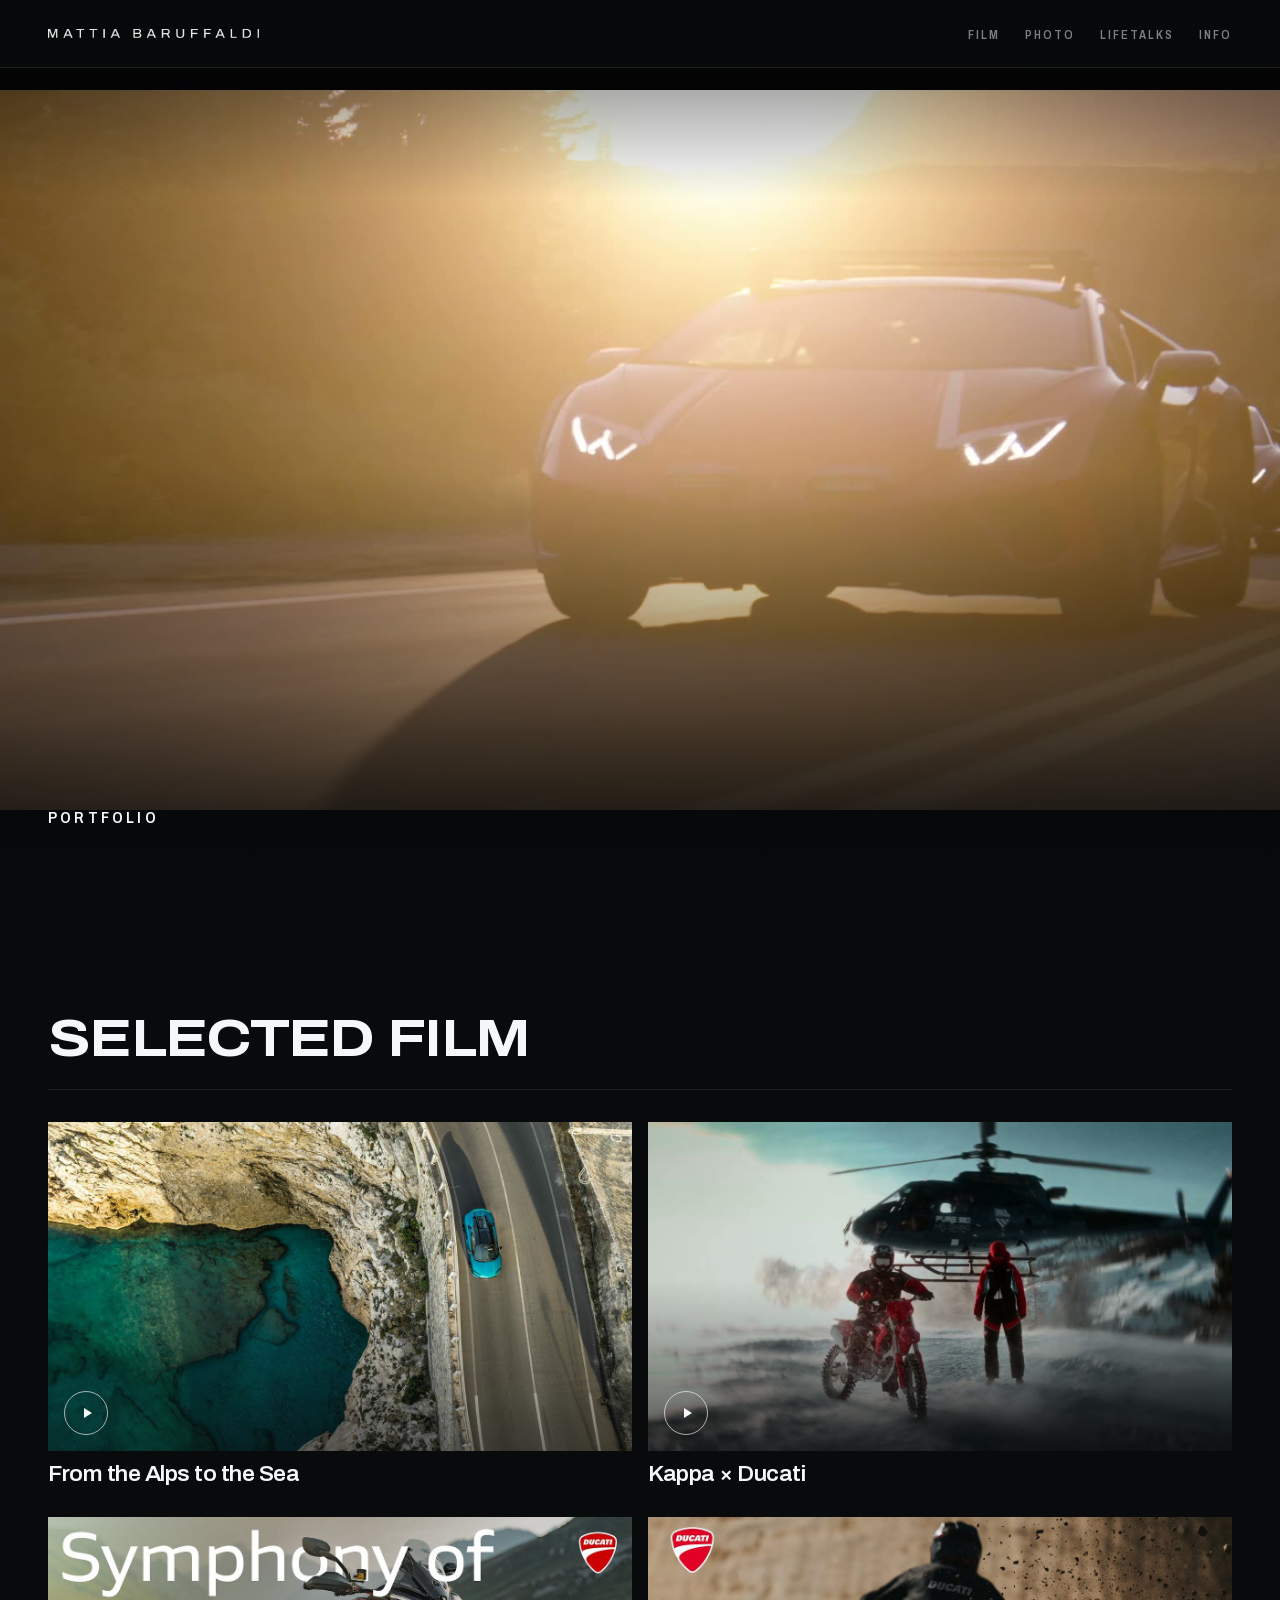
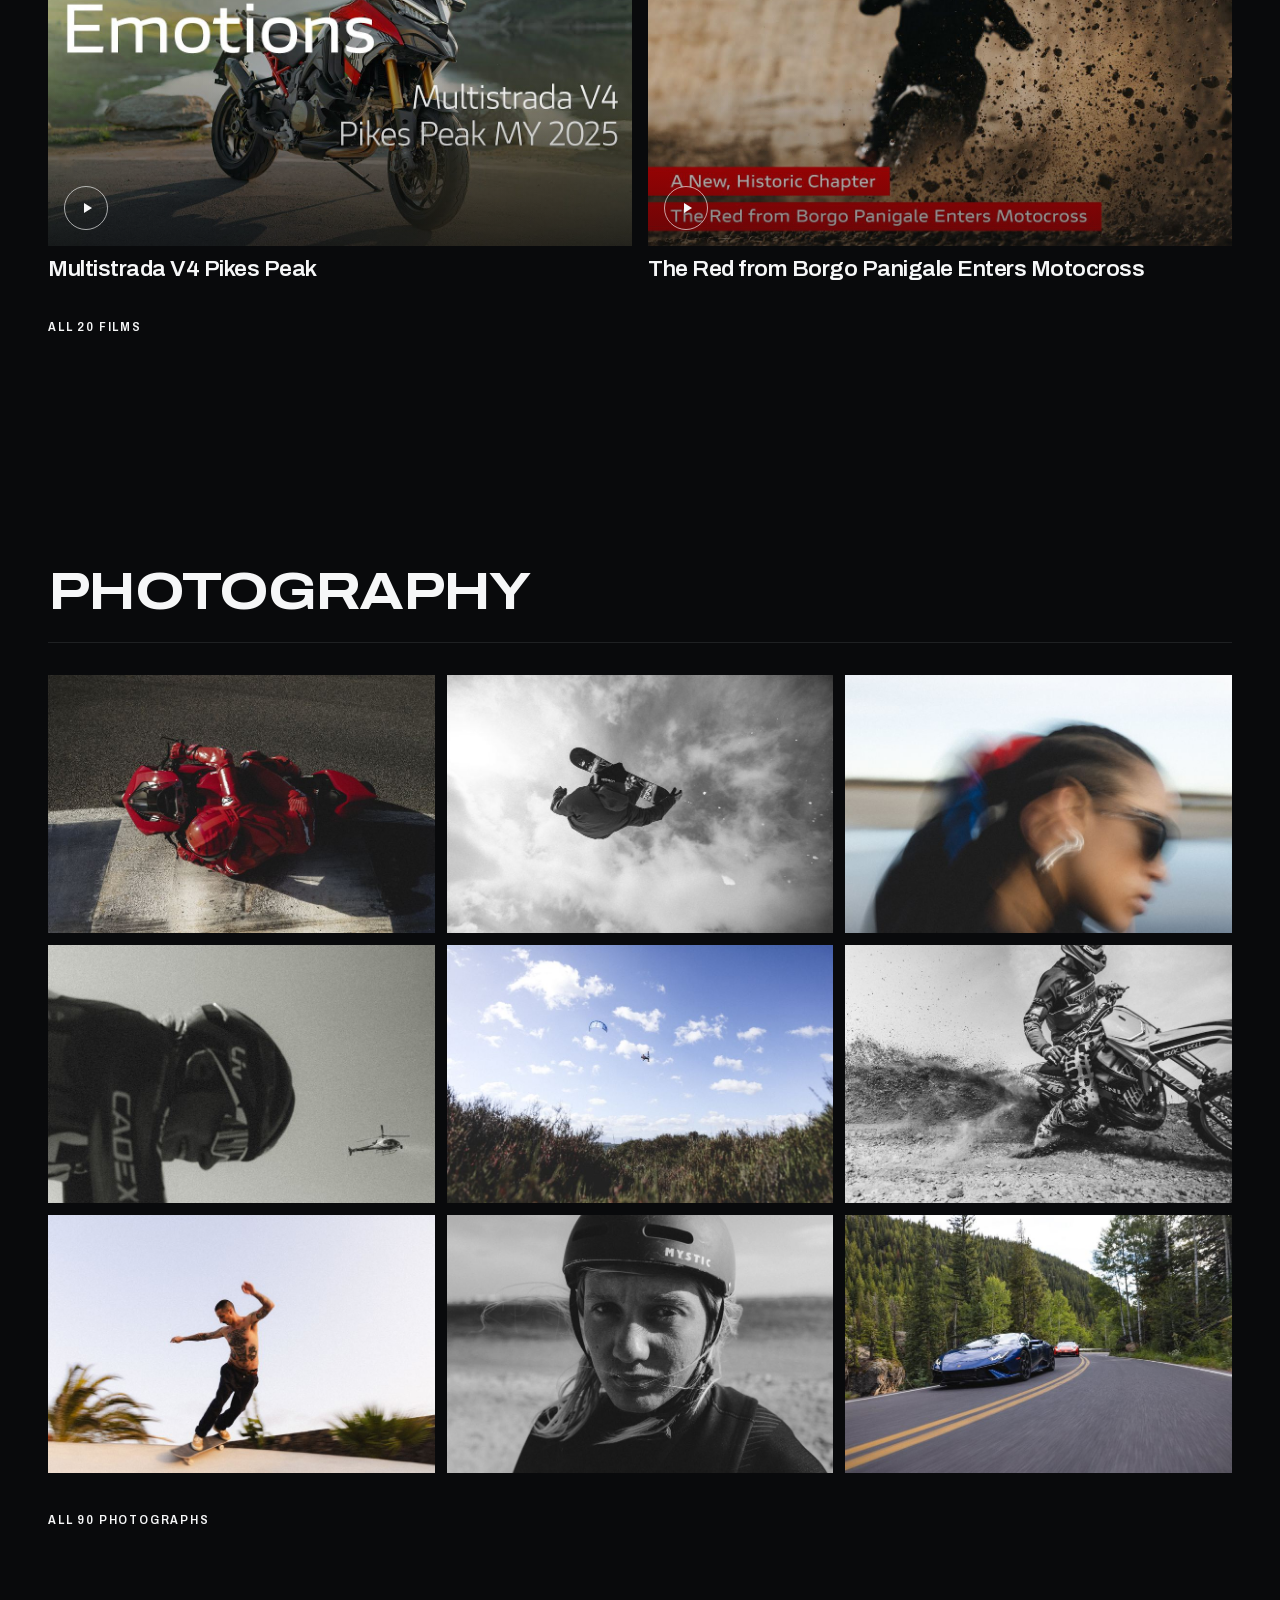
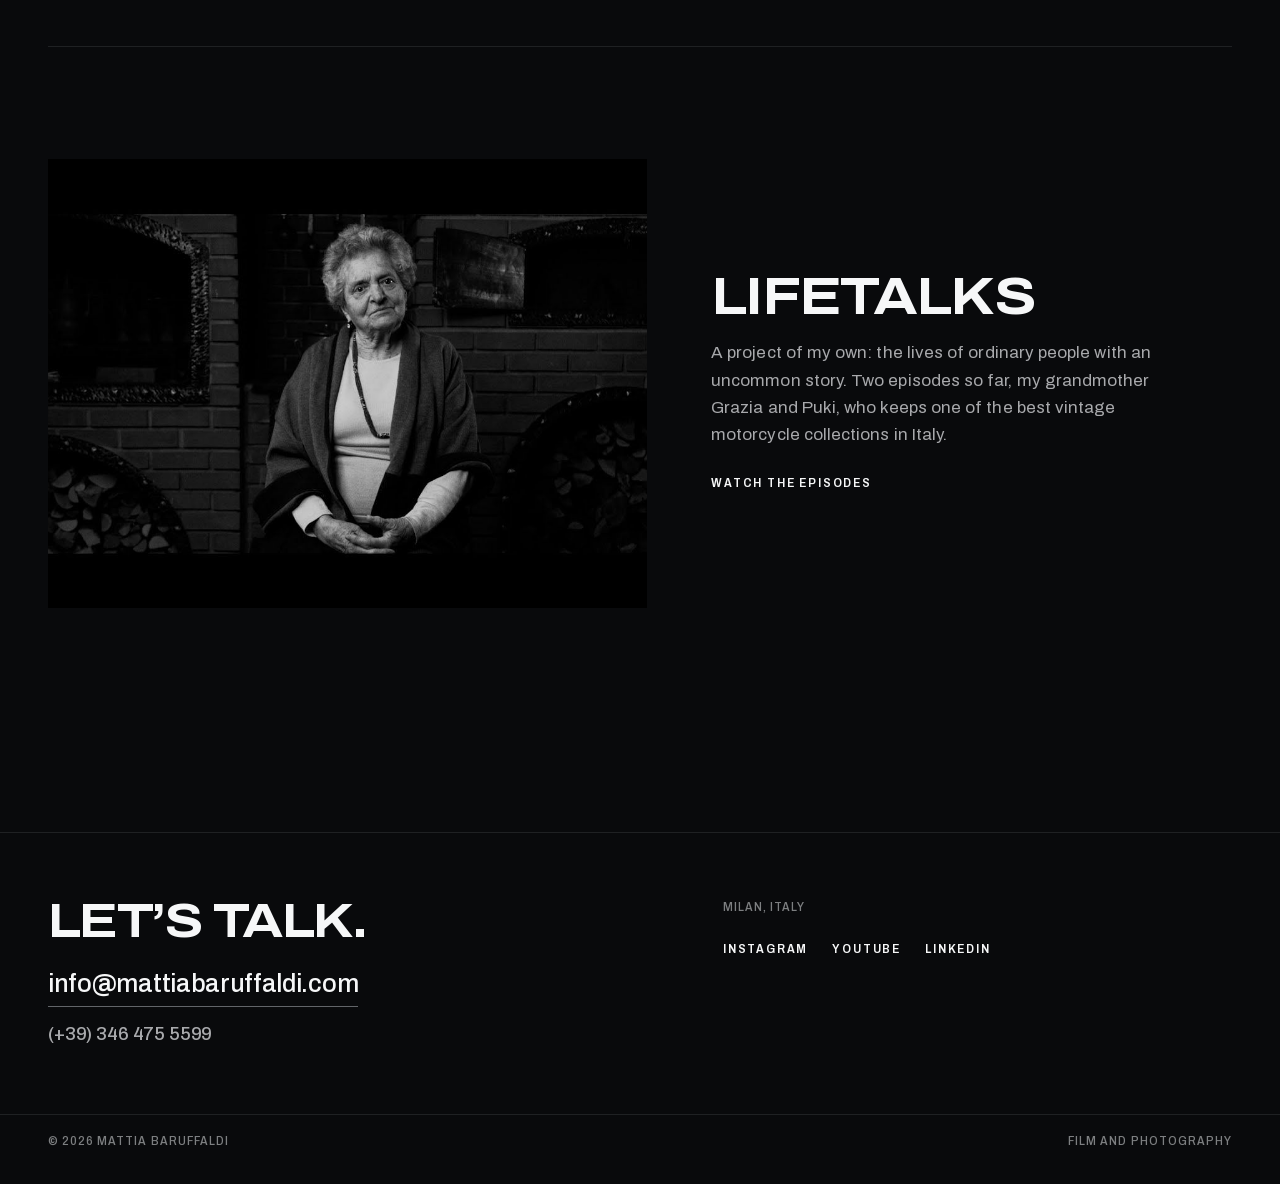
==== commit 704a40fc: "Home: ruotate le posizioni 3, 4 e 6 Il ritratto passa in terza, il ciclista con l'elicottero in quar" ====
--- a/index.html
+++ b/index.html
@@ -21,7 +21,7 @@
 <link rel="icon" href="/favicon-32.png" sizes="32x32">
 <link rel="apple-touch-icon" href="/apple-touch-icon.png">
 <link rel="preload" href="/fonts/archivo-latin.woff2" as="font" type="font/woff2" crossorigin>
-<link rel="stylesheet" href="/css/site.css?v=3af07ea6">
+<link rel="stylesheet" href="/css/site.css?v=8e494e31">
 </head>
 <body>
 <a class="skip" href="#main">Skip to content</a>
@@ -129,58 +129,40 @@
   </div>
   <div class="peeks">
 <figure class="peek reveal" data-stagger="0">
-  <a href="/photo/#automotive">
-    <img src="/img/photo/automotive/thumb/automotive-02.jpg" alt="A MotoGP rider in red leathers crouched low over the bike on the tarmac"
-         width="800" height="533" loading="lazy" decoding="async">
-  </a>
+  <img src="/img/photo/automotive/thumb/automotive-02.jpg" alt="A MotoGP rider in red leathers crouched low over the bike on the tarmac"
+       width="800" height="533" loading="lazy" decoding="async">
 </figure>
 <figure class="peek reveal" data-stagger="1">
-  <a href="/photo/#action-sports">
-    <img src="/img/photo/action-sports/thumb/action-sports-03.jpg" alt="A snowboarder inverted mid-air against the clouds"
-         width="800" height="533" loading="lazy" decoding="async">
-  </a>
+  <img src="/img/photo/action-sports/thumb/action-sports-03.jpg" alt="A snowboarder inverted mid-air against the clouds"
+       width="800" height="533" loading="lazy" decoding="async">
 </figure>
 <figure class="peek reveal" data-stagger="2">
-  <a href="/photo/#action-sports">
-    <img src="/img/photo/action-sports/thumb/action-sports-39.jpg" alt="A road cyclist seen from below against the sky, a helicopter following"
-         width="800" height="533" loading="lazy" decoding="async">
-  </a>
+  <img src="/img/photo/people/thumb/people-03.jpg" alt="A woman in sunglasses, blurred by the pan"
+       width="800" height="533" loading="lazy" decoding="async">
 </figure>
 <figure class="peek reveal" data-stagger="3">
-  <a href="/photo/#automotive">
-    <img src="/img/photo/automotive/thumb/automotive-24.jpg" alt="A motocross rider throwing a roost of dirt, black and white"
-         width="800" height="533" loading="lazy" decoding="async">
-  </a>
+  <img src="/img/photo/action-sports/thumb/action-sports-39.jpg" alt="A road cyclist seen from below against the sky, a helicopter following"
+       width="800" height="533" loading="lazy" decoding="async">
 </figure>
 <figure class="peek reveal" data-stagger="4">
-  <a href="/photo/#action-sports">
-    <img src="/img/photo/action-sports/thumb/action-sports-40.jpg" alt="A kitesurfer high above the scrub, kite against a bright blue sky"
-         width="800" height="533" loading="lazy" decoding="async">
-  </a>
+  <img src="/img/photo/action-sports/thumb/action-sports-40.jpg" alt="A kitesurfer high above the scrub, kite against a bright blue sky"
+       width="800" height="533" loading="lazy" decoding="async">
 </figure>
 <figure class="peek reveal" data-stagger="5">
-  <a href="/photo/#people">
-    <img src="/img/photo/people/thumb/people-03.jpg" alt="A woman in sunglasses, blurred by the pan"
-         width="800" height="533" loading="lazy" decoding="async">
-  </a>
+  <img src="/img/photo/automotive/thumb/automotive-24.jpg" alt="A motocross rider throwing a roost of dirt, black and white"
+       width="800" height="533" loading="lazy" decoding="async">
 </figure>
 <figure class="peek reveal" data-stagger="6">
-  <a href="/photo/#action-sports">
-    <img src="/img/photo/action-sports/thumb/action-sports-27.jpg" alt="A skater on the poolside coping at sunset"
-         width="800" height="533" loading="lazy" decoding="async">
-  </a>
+  <img src="/img/photo/action-sports/thumb/action-sports-27.jpg" alt="A skater on the poolside coping at sunset"
+       width="800" height="533" loading="lazy" decoding="async">
 </figure>
 <figure class="peek reveal" data-stagger="7">
-  <a href="/photo/#people">
-    <img src="/img/photo/people/thumb/people-14.jpg" alt="A woman in a water helmet looking into the lens"
-         width="800" height="533" loading="lazy" decoding="async">
-  </a>
+  <img src="/img/photo/people/thumb/people-14.jpg" alt="A woman in a water helmet looking into the lens"
+       width="800" height="533" loading="lazy" decoding="async">
 </figure>
 <figure class="peek reveal" data-stagger="8">
-  <a href="/photo/#automotive">
-    <img src="/img/photo/automotive/thumb/automotive-17.jpg" alt="A blue Lamborghini on a forest mountain road with a second car behind"
-         width="800" height="533" loading="lazy" decoding="async">
-  </a>
+  <img src="/img/photo/automotive/thumb/automotive-17.jpg" alt="A blue Lamborghini on a forest mountain road with a second car behind"
+       width="800" height="533" loading="lazy" decoding="async">
 </figure>
   </div>
   <p class="sec-more reveal"><a class="link" href="/photo/">All 90 photographs</a></p>
--- a/css/site.css
+++ b/css/site.css
@@ -438,13 +438,13 @@
 }
 @media (min-width: 34rem) { .peeks { grid-template-columns: repeat(3, 1fr); } }
 
-.peek a { display: block; position: relative; overflow: hidden; }
+/* Non sono cliccabili: niente reazione al passaggio del mouse, che
+   suggerirebbe un link che non c'e'. Si va alla galleria col link sotto. */
+.peek { overflow: hidden; }
 .peek img {
   width: 100%; aspect-ratio: 3 / 2; object-fit: cover;
   background: var(--ink-1);
-  transition: transform var(--dur-4) var(--out-expo);
-}
-.peek a:hover img, .peek a:focus-visible img { transform: scale(1.03); }
+}
 
 /* ==========================================================================
    Provino: griglia foto uniforme
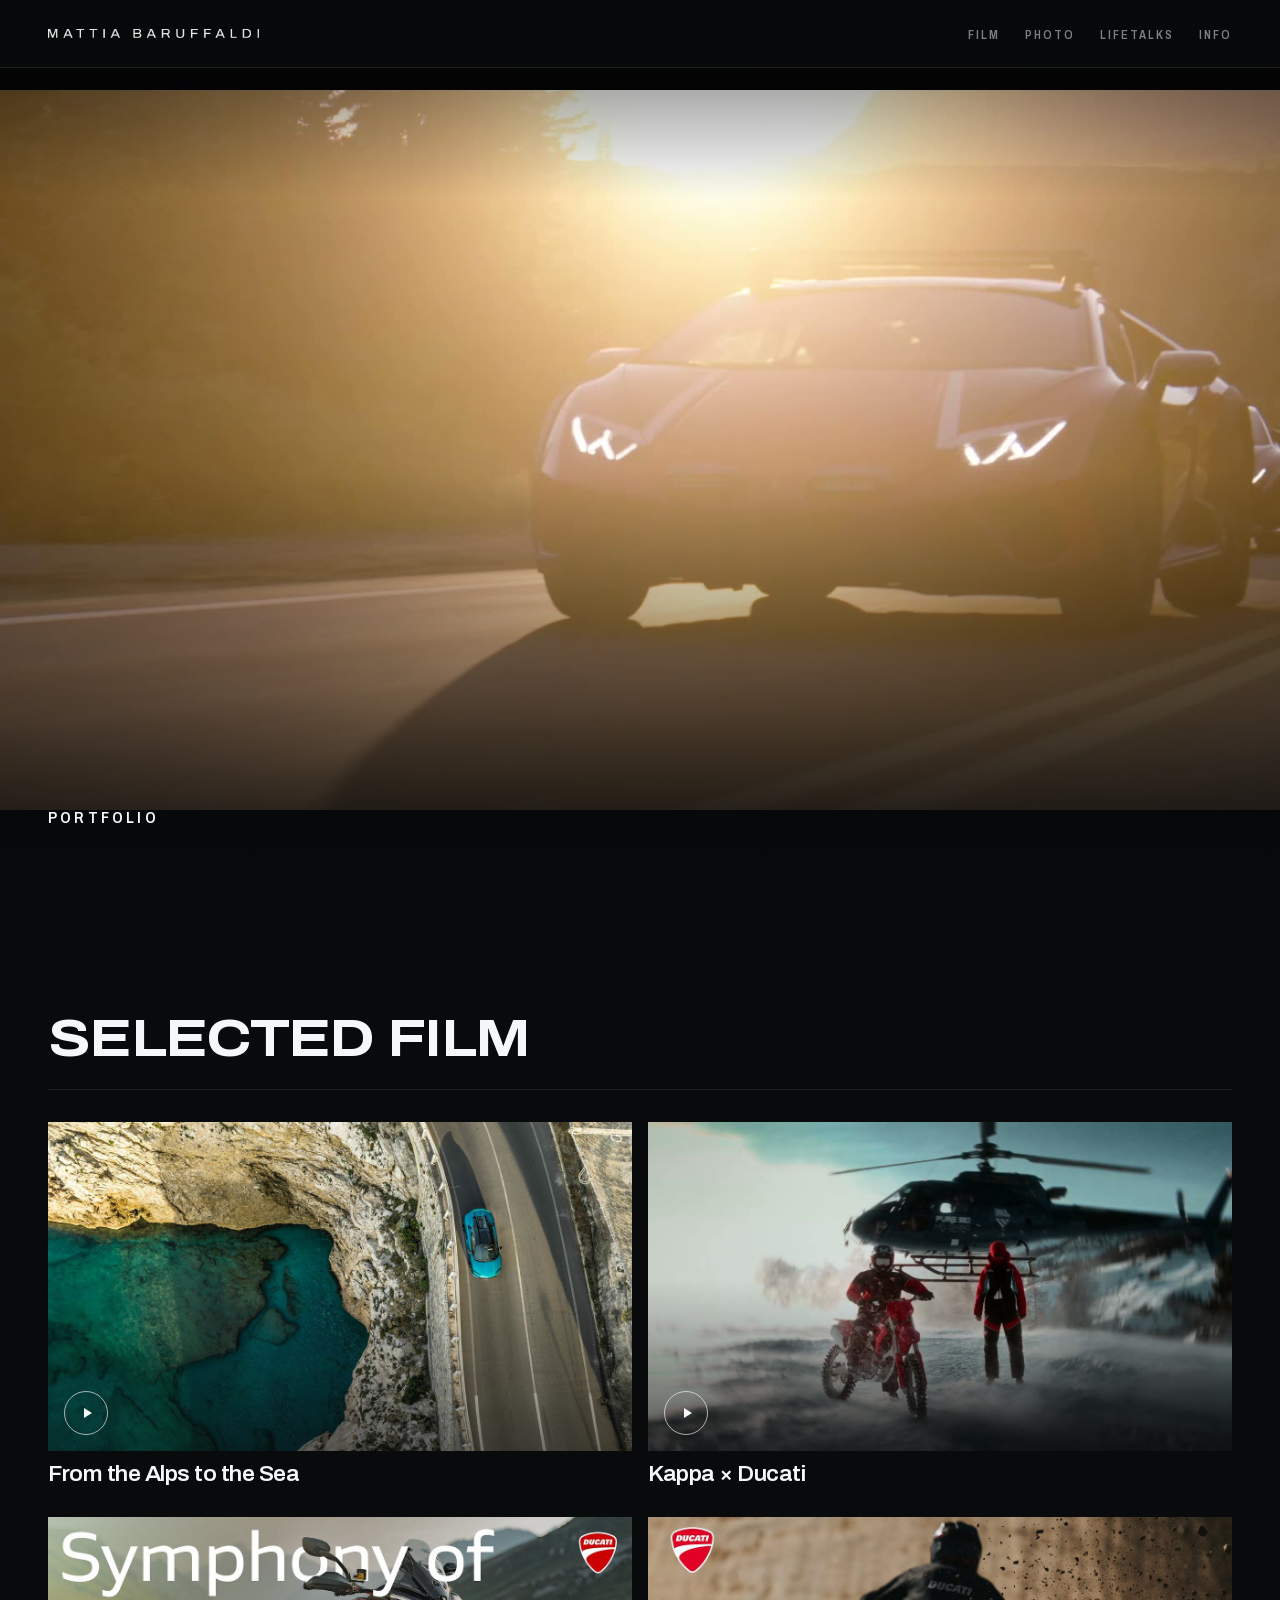
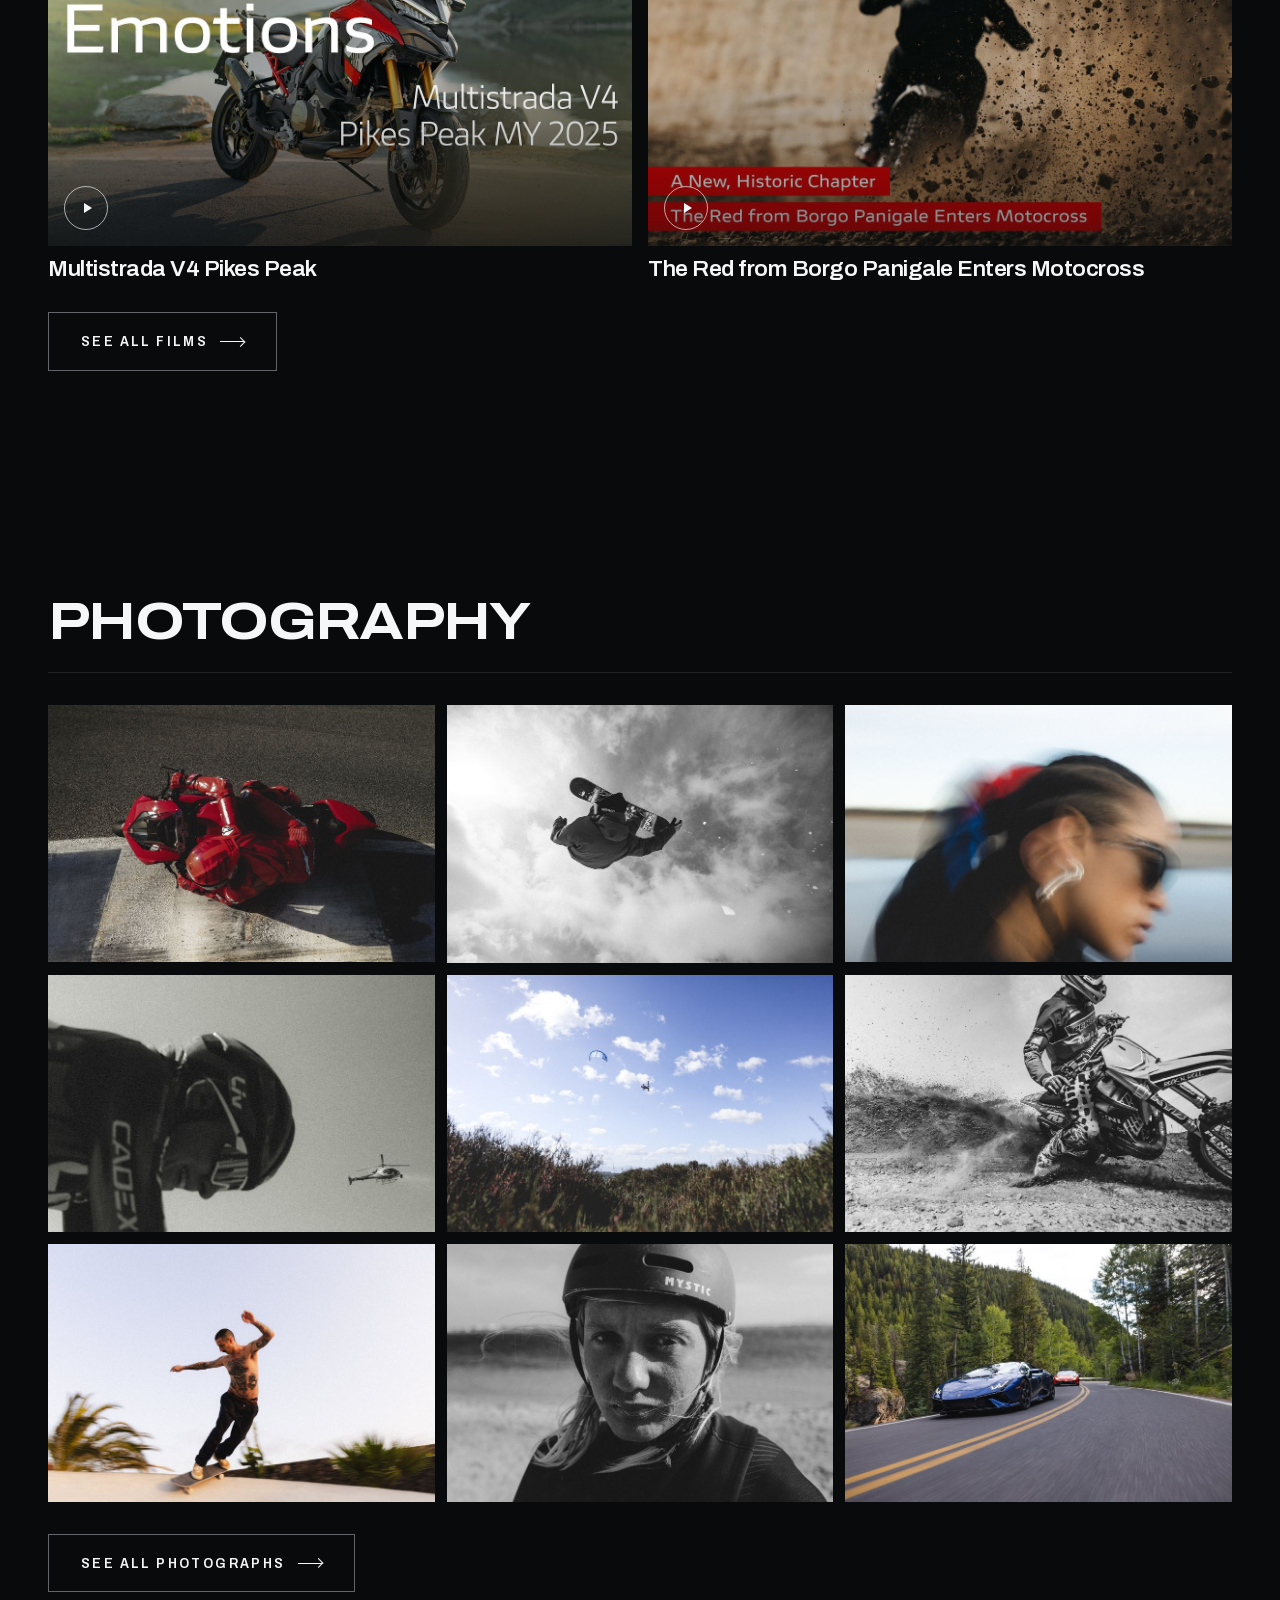
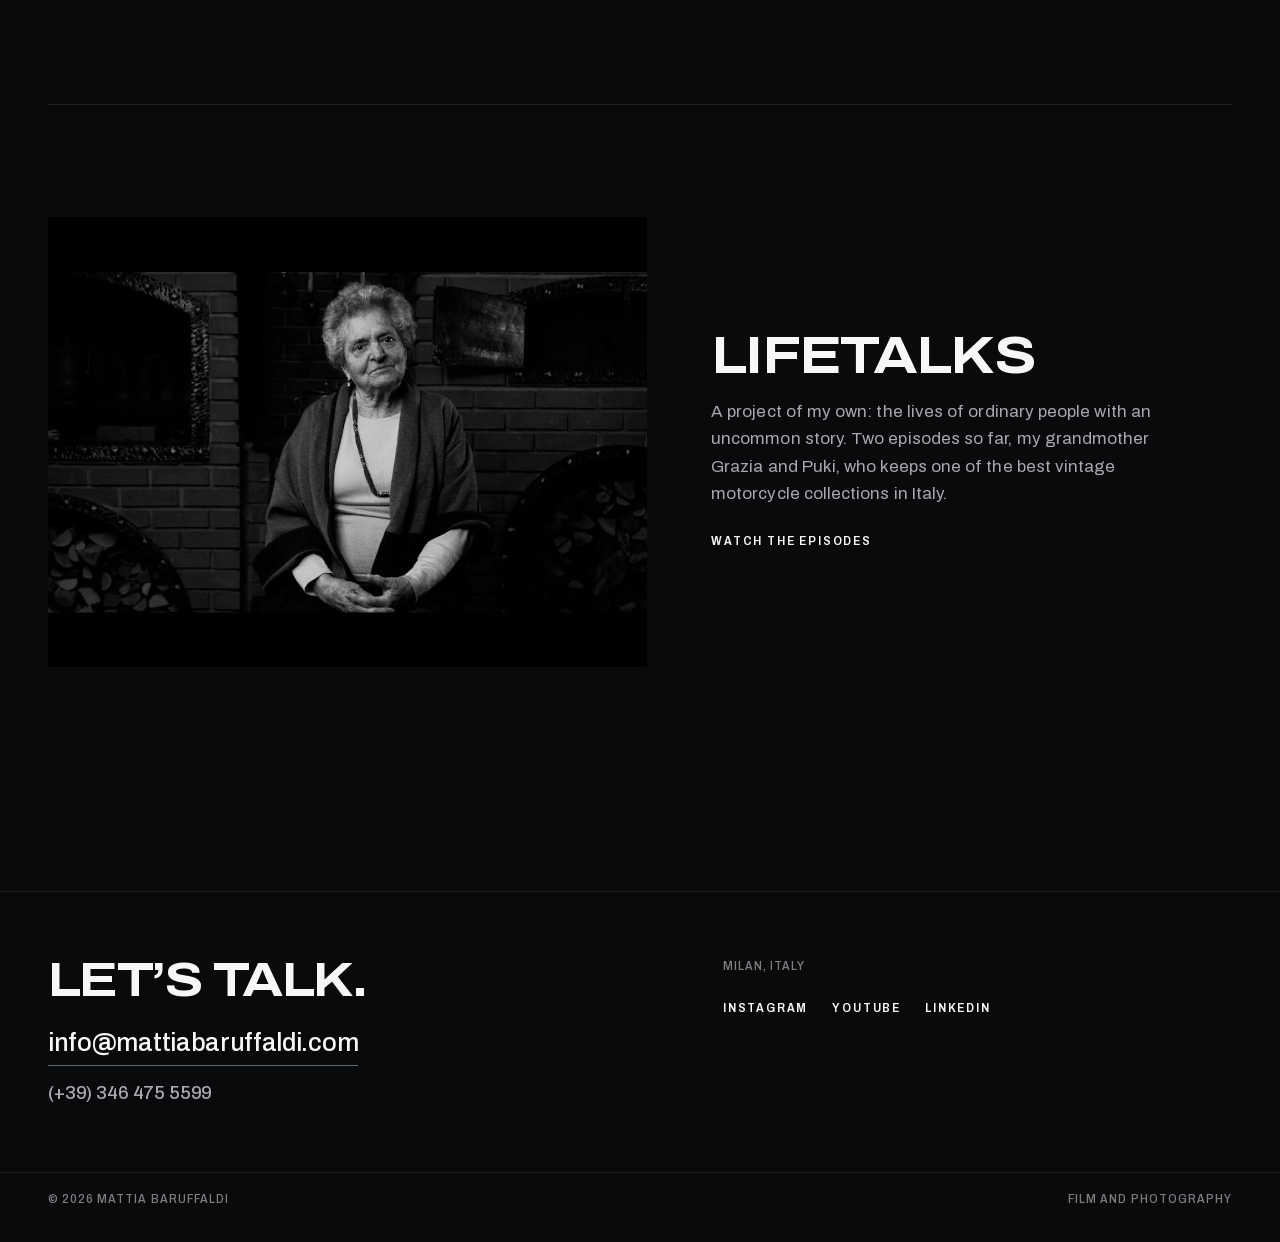
==== commit ae63bf69: "Menu da telefono, link piu' visibili e SEO completa - i link di sezione in home diventano pulsanti c" ====
--- a/index.html
+++ b/index.html
@@ -13,15 +13,19 @@
 <meta property="og:title" content="Mattia Baruffaldi — Film and photography">
 <meta property="og:description" content="Filmmaker and photographer based in Milan, from the Italian Alps. Commercials, brand films and stills for Lamborghini, Ducati, Kappa and others.">
 <meta property="og:url" content="https://www.mattiabaruffaldi.com/">
-<meta property="og:image" content="https://www.mattiabaruffaldi.com/og.png?v=1">
+<meta property="og:image" content="https://www.mattiabaruffaldi.com/img/og/home.jpg">
 <meta property="og:image:width" content="1200">
 <meta property="og:image:height" content="630">
+<meta property="og:image:alt" content="Mattia Baruffaldi — Film and photography">
+<meta property="og:locale" content="en_GB">
 <meta name="twitter:card" content="summary_large_image">
+<meta name="author" content="Mattia Baruffaldi">
+<script type="application/ld+json">{"@context":"https://schema.org","@graph":[{"@type":"Person","@id":"https://www.mattiabaruffaldi.com/#mattia","name":"Mattia Baruffaldi","url":"https://www.mattiabaruffaldi.com/","image":"https://www.mattiabaruffaldi.com/img/bts/bts-01.jpg","jobTitle":"Filmmaker and photographer","email":"mailto:info@mattiabaruffaldi.com","telephone":"+393464755599","address":{"@type":"PostalAddress","addressLocality":"Milan","addressCountry":"IT"},"alumniOf":{"@type":"CollegeOrUniversity","name":"IULM University, Milan"},"knowsAbout":["Filmmaking","Photography","Automotive","Motorsport","Action sports"],"sameAs":["https://www.instagram.com/mattiabaruffaldi/","https://www.youtube.com/@mattiabaruffaldi_film","https://www.linkedin.com/in/mattia-baruffaldi-a734831a5/"]},{"@type":"WebSite","@id":"https://www.mattiabaruffaldi.com/#sito","url":"https://www.mattiabaruffaldi.com/","name":"Mattia Baruffaldi","inLanguage":"en","publisher":{"@id":"https://www.mattiabaruffaldi.com/#mattia"}}]}</script>
 
 <link rel="icon" href="/favicon-32.png" sizes="32x32">
 <link rel="apple-touch-icon" href="/apple-touch-icon.png">
 <link rel="preload" href="/fonts/archivo-latin.woff2" as="font" type="font/woff2" crossorigin>
-<link rel="stylesheet" href="/css/site.css?v=8e494e31">
+<link rel="stylesheet" href="/css/site.css?v=015acf42">
 </head>
 <body>
 <a class="skip" href="#main">Skip to content</a>
@@ -33,7 +37,21 @@
   <nav class="site-nav" aria-label="Sections">
     <ul><li><a href="/film/">Film</a></li><li><a href="/photo/">Photo</a></li><li><a href="/lifetalks/">LifeTalks</a></li><li><a href="/info/">Info</a></li></ul>
   </nav>
+  <button class="burger" type="button" aria-expanded="false" aria-controls="menu"
+          aria-label="Open menu">
+    <span aria-hidden="true"></span><span aria-hidden="true"></span>
+  </button>
 </header>
+
+<dialog class="menu" id="menu" aria-label="Menu">
+  <button class="menu__close" type="button" aria-label="Close menu">
+    <span aria-hidden="true"></span><span aria-hidden="true"></span>
+  </button>
+  <nav aria-label="Sections">
+    <ul><li><a href="/film/">Film</a></li><li><a href="/photo/">Photo</a></li><li><a href="/lifetalks/">LifeTalks</a></li><li><a href="/info/">Info</a></li></ul>
+  </nav>
+  <a class="menu__mail" href="mailto:info@mattiabaruffaldi.com">info@mattiabaruffaldi.com</a>
+</dialog>
 
 <main id="main">
 
@@ -120,7 +138,7 @@
   </a>
 </figure>
   </div>
-  <p class="sec-more reveal"><a class="link" href="/film/">All 20 films</a></p>
+  <p class="sec-more reveal"><a class="btn" href="/film/">See all films<span class="btn__arrow" aria-hidden="true"></span></a></p>
 </section>
 
 <section class="section wrap">
@@ -165,7 +183,7 @@
        width="800" height="533" loading="lazy" decoding="async">
 </figure>
   </div>
-  <p class="sec-more reveal"><a class="link" href="/photo/">All 90 photographs</a></p>
+  <p class="sec-more reveal"><a class="btn" href="/photo/">See all photographs<span class="btn__arrow" aria-hidden="true"></span></a></p>
 </section>
 
 <div class="wrap"><hr class="rule"></div>
@@ -221,6 +239,6 @@
   </div>
 </footer>
 
-<script src="/js/site.js?v=2a3f4248" defer></script>
+<script src="/js/site.js?v=6ab8fcc1" defer></script>
 </body>
 </html>
--- a/css/site.css
+++ b/css/site.css
@@ -275,11 +275,68 @@
 .site-nav a[aria-current='page'] { color: var(--paper); }
 .site-nav a[aria-current='page']::after { transform: scaleX(1); background: var(--paper); }
 
-@media (max-width: 26rem) {
-  /* schermi molto stretti: nav piu' compatta per non stringere il logo */
-  .site-nav a { font-size: 0.625rem; letter-spacing: 0.1em; }
-  .site-head { gap: var(--s-3); }
-}
+/* ---------- Menu da telefono ---------- */
+/* Due linee, non tre: bastano a farsi riconoscere e sono piu' pulite. */
+.burger {
+  display: none;
+  width: 2.75rem; height: 2.75rem;         /* area comoda da toccare */
+  margin-right: calc(-1 * var(--s-3));
+  position: relative;
+}
+.burger span {
+  position: absolute; left: 50%; width: 1.375rem; height: 1.5px;
+  background: var(--paper);
+  transform: translateX(-50%);
+  transition: transform var(--dur-2) var(--out-quart);
+}
+.burger span:first-child { top: calc(50% - 4px); }
+.burger span:last-child { top: calc(50% + 3px); width: 0.875rem; margin-left: 0.25rem; }
+.burger:hover span { background: var(--signal); }
+
+@media (max-width: 47.99rem) {
+  .site-nav { display: none; }
+  .burger { display: block; }
+}
+
+.menu:not([open]) { display: none; }
+.menu[open] {
+  display: flex; flex-direction: column; justify-content: center;
+  width: 100vw; height: var(--vh, 100svh);
+  padding: var(--gutter);
+  border: 0;
+  background: var(--ink-0);
+  color: var(--paper);
+}
+.menu::backdrop { background: var(--ink-0); }
+.menu ul { display: grid; gap: var(--s-4); }
+.menu a {
+  display: inline-block;
+  font-size: clamp(2rem, 1.2rem + 6vw, 3rem);
+  font-variation-settings: 'wdth' var(--wide), 'wght' 700;
+  letter-spacing: -0.03em;
+  text-transform: uppercase;
+  color: var(--paper);
+}
+.menu a[aria-current='page'] { color: var(--signal); }
+.menu__mail {
+  margin-top: var(--s-8);
+  font-size: var(--t-body);
+  color: var(--paper-dim);
+  border-bottom: 1px solid var(--line-ctl);
+  padding-bottom: 2px;
+  align-self: start;
+}
+.menu__close {
+  position: absolute; top: calc((var(--head-h) - 2.75rem) / 2); right: var(--gutter);
+  width: 2.75rem; height: 2.75rem;
+}
+.menu__close span {
+  position: absolute; top: 50%; left: 50%;
+  width: 1.5rem; height: 1.5px; background: var(--paper);
+}
+.menu__close span:first-child { transform: translate(-50%, -50%) rotate(45deg); }
+.menu__close span:last-child { transform: translate(-50%, -50%) rotate(-45deg); }
+.menu__close:hover span { background: var(--signal); }
 
 /* ==========================================================================
    Hero home
@@ -473,6 +530,36 @@
 }
 .shot a:hover::after { box-shadow: inset 0 0 0 1px color-mix(in oklch, var(--signal) 70%, transparent); }
 
+/* ---------- Pulsante: per i link che devono farsi notare ---------- */
+.btn {
+  display: inline-flex; align-items: center; gap: var(--s-3);
+  padding: var(--s-4) var(--s-6);
+  border: 1px solid var(--line-ctl);
+  color: var(--paper);
+  font-variation-settings: 'wdth' var(--narr), 'wght' 600;
+  font-size: clamp(0.813rem, 0.75rem + 0.3vw, 0.938rem);
+  letter-spacing: 0.16em;
+  text-transform: uppercase;
+  transition: border-color var(--dur-2) var(--out-quart),
+              background var(--dur-2) var(--out-quart),
+              color var(--dur-2) var(--out-quart);
+}
+.btn__arrow {
+  width: 1.5rem; height: 1px; background: currentColor;
+  position: relative; flex-shrink: 0;
+  transition: width var(--dur-2) var(--out-quart);
+}
+.btn__arrow::after {
+  content: ''; position: absolute; right: 0; top: 50%;
+  width: 7px; height: 7px;
+  border-top: 1px solid currentColor; border-right: 1px solid currentColor;
+  transform: translateY(-50%) rotate(45deg);
+}
+.btn:hover, .btn:focus-visible {
+  background: var(--signal); border-color: var(--signal); color: var(--ink-0);
+}
+.btn:hover .btn__arrow { width: 2.25rem; }
+
 /* Separazione fra sezioni della home */
 .rule { height: 0; margin: 0; border: 0; border-top: 1px solid var(--line-soft); }
 
@@ -615,7 +702,7 @@
    ========================================================================== */
 /* Un <dialog> modale nasce con `margin: auto` e un `max-height` del browser.
    Vanno azzerati, altrimenti il contenuto sfonda il fondo dello schermo. */
-.player, .viewer {
+.player, .viewer, .menu {
   margin: 0;
   inset: 0;
   max-width: none;
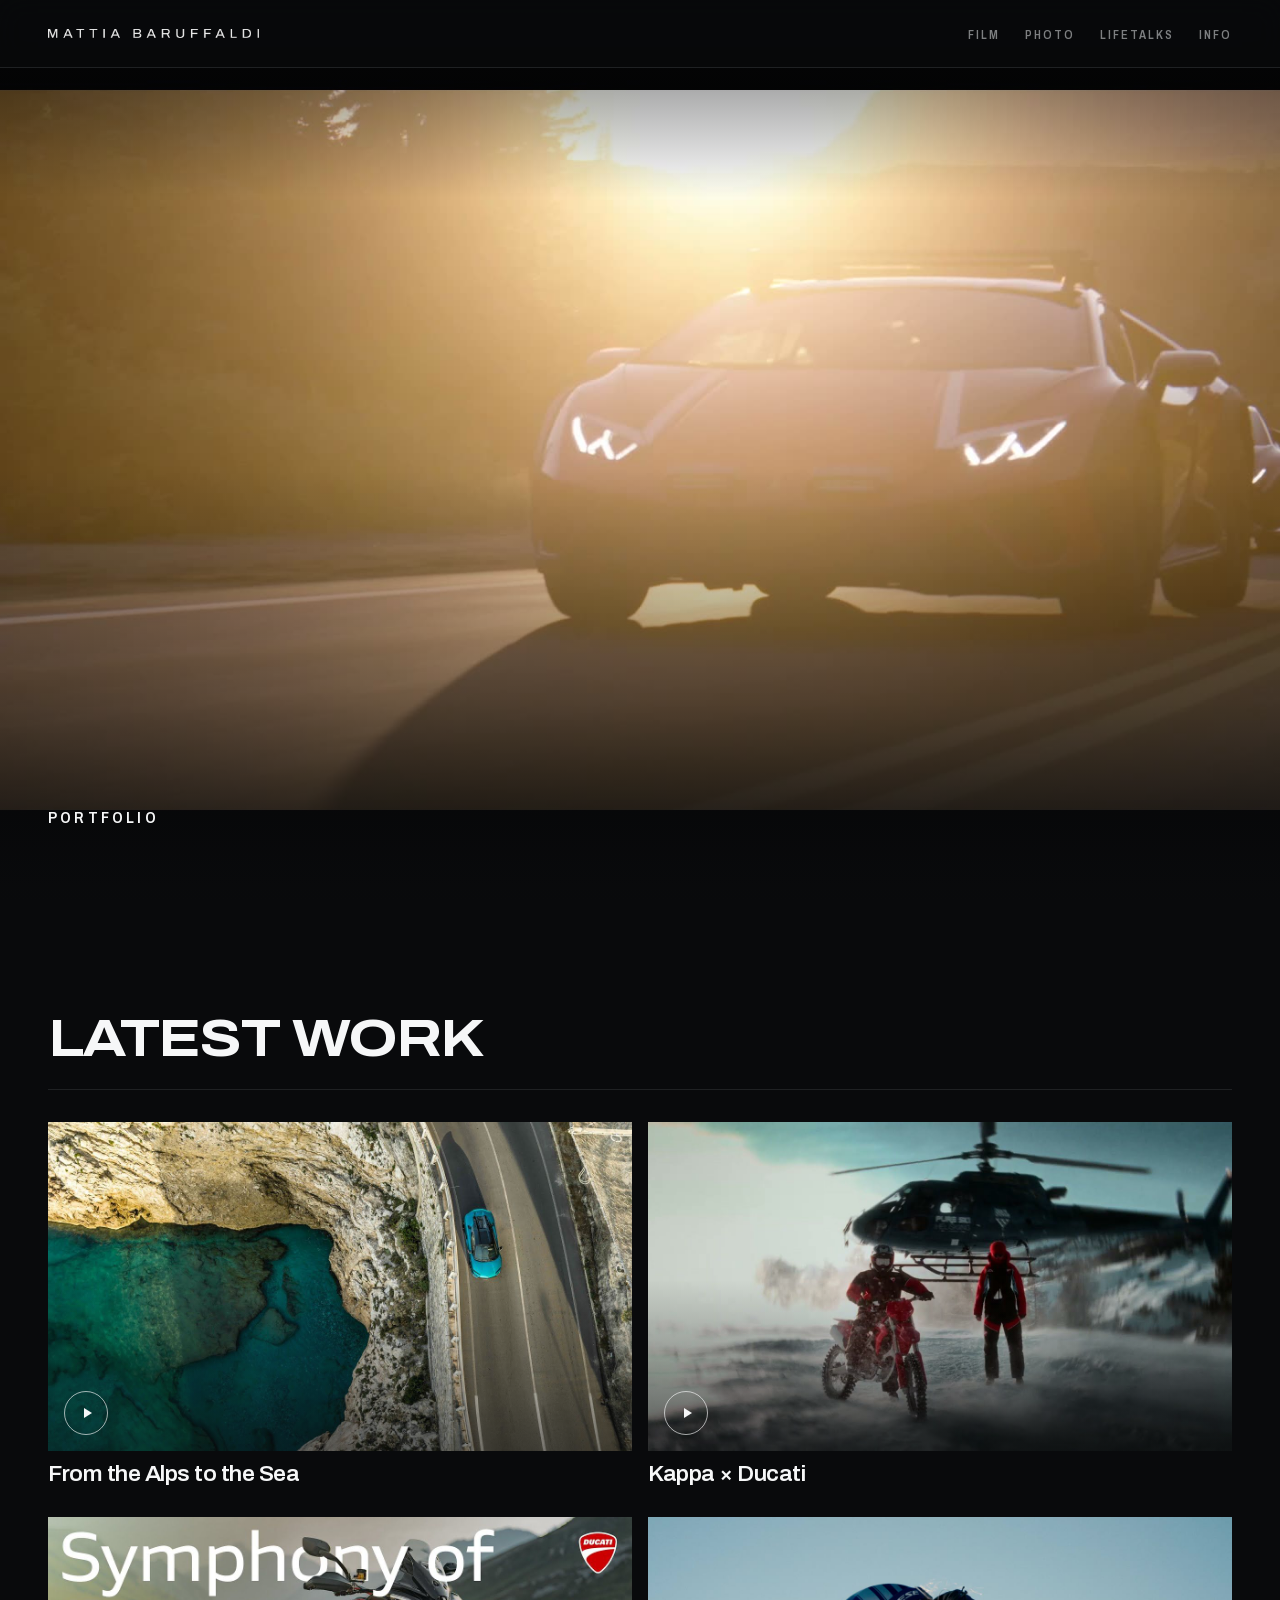
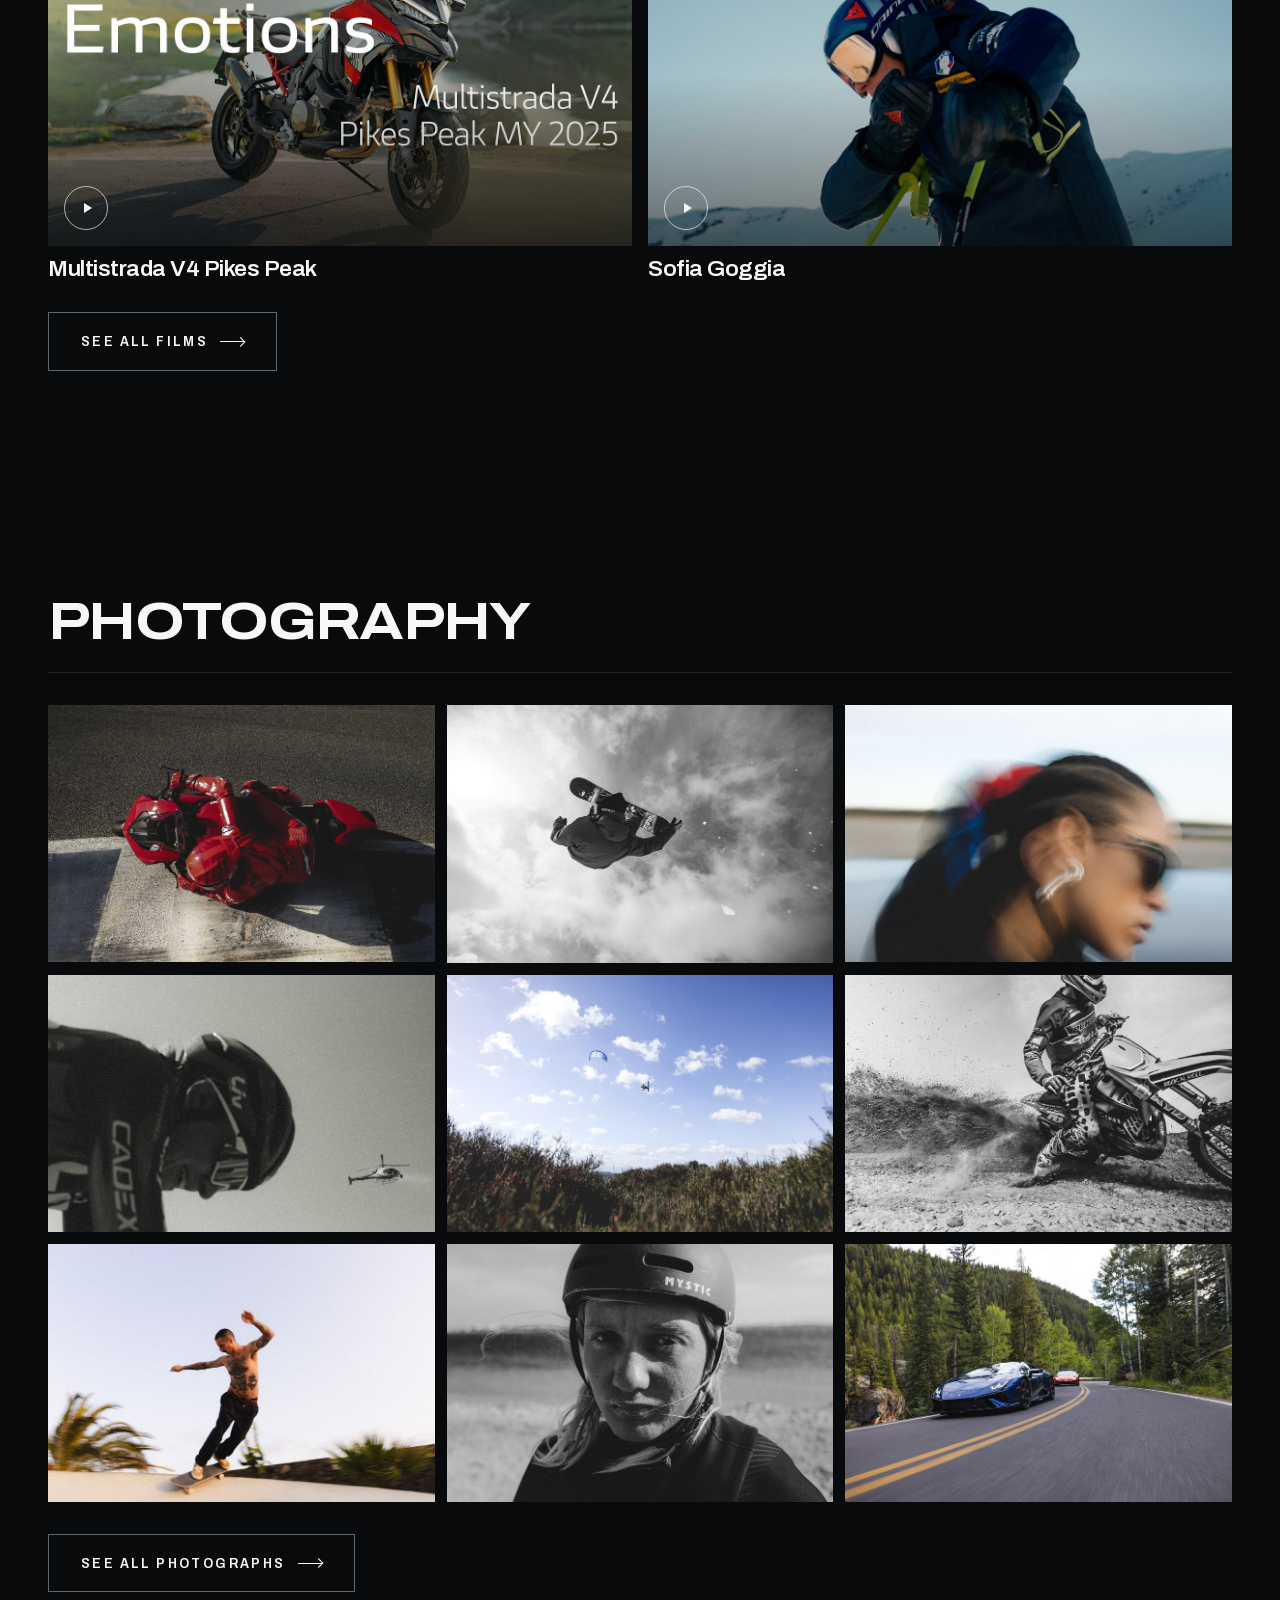
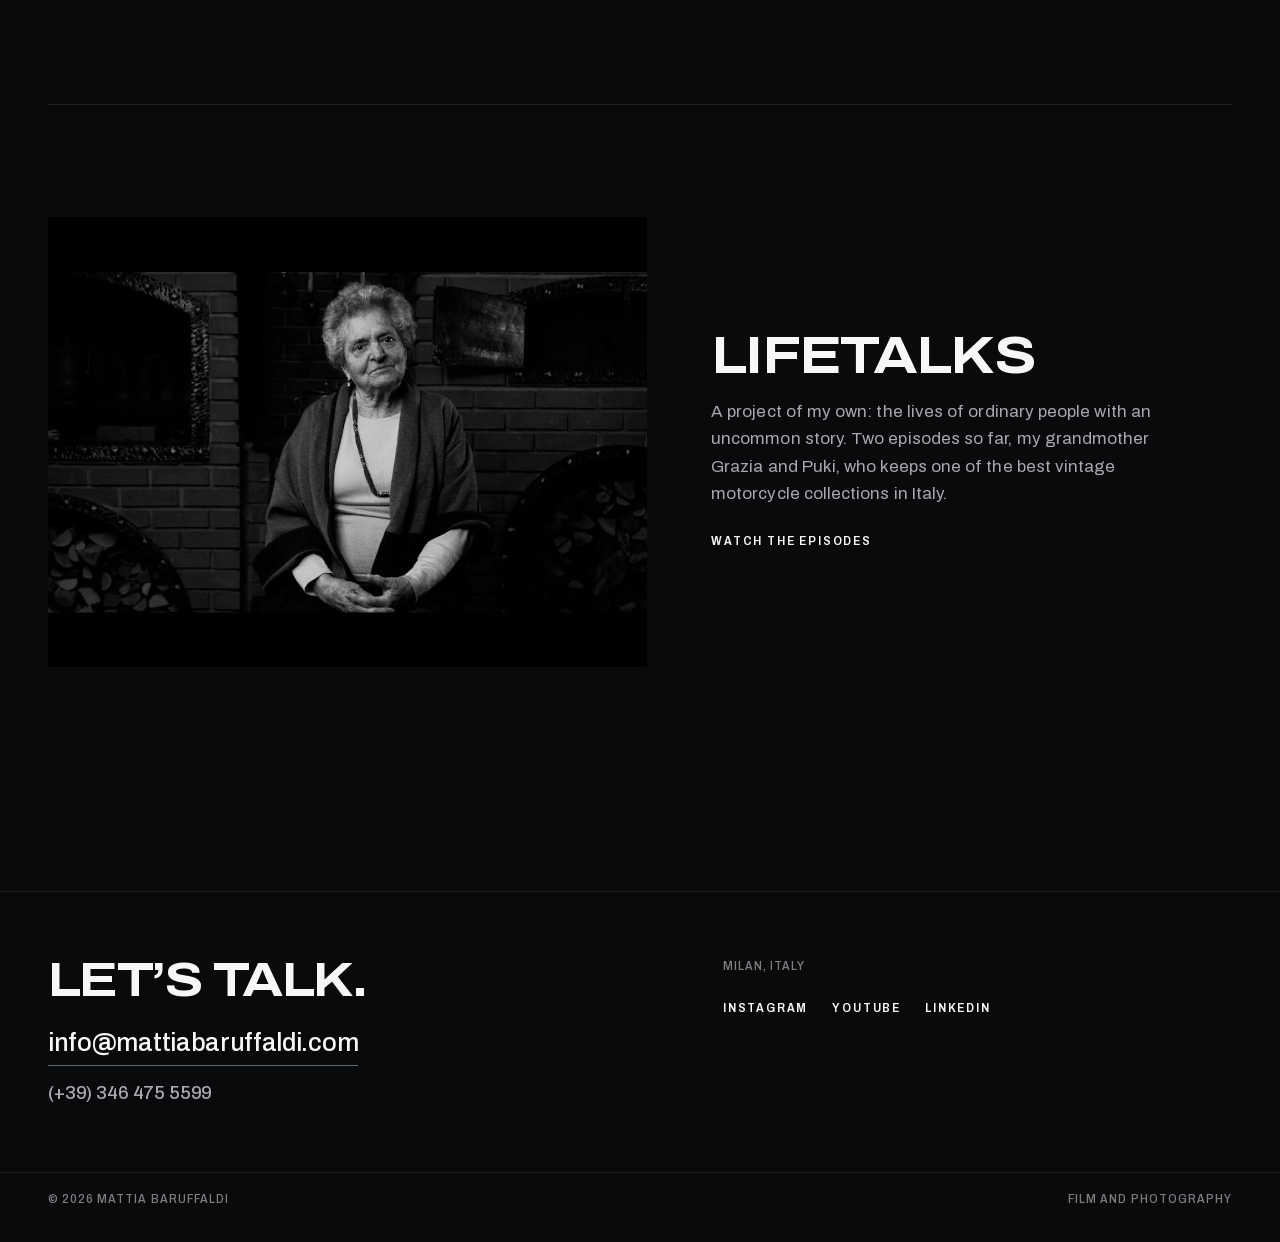
==== commit 198b5c6d: "Home: Latest work + card Sofia Goggia; film: etichetta Unreal x Prima Co-Authored-By: Claude Opus 4." ====
--- a/index.html
+++ b/index.html
@@ -25,7 +25,7 @@
 <link rel="icon" href="/favicon-32.png" sizes="32x32">
 <link rel="apple-touch-icon" href="/apple-touch-icon.png">
 <link rel="preload" href="/fonts/archivo-latin.woff2" as="font" type="font/woff2" crossorigin>
-<link rel="stylesheet" href="/css/site.css?v=015acf42">
+<link rel="stylesheet" href="/css/site.css?v=7b2a1f45">
 </head>
 <body>
 <a class="skip" href="#main">Skip to content</a>
@@ -50,7 +50,6 @@
   <nav aria-label="Sections">
     <ul><li><a href="/film/">Film</a></li><li><a href="/photo/">Photo</a></li><li><a href="/lifetalks/">LifeTalks</a></li><li><a href="/info/">Info</a></li></ul>
   </nav>
-  <a class="menu__mail" href="mailto:info@mattiabaruffaldi.com">info@mattiabaruffaldi.com</a>
 </dialog>
 
 <main id="main">
@@ -78,7 +77,7 @@
 
 <section class="section wrap">
   <div class="sec-head reveal">
-    <h2 class="display">Selected film</h2>
+    <h2 class="display">Latest work</h2>
   </div>
   <div class="films">
 <figure class="film reveal" data-stagger="0">
@@ -124,15 +123,15 @@
   </a>
 </figure>
 <figure class="film reveal" data-stagger="3">
-  <a class="film__btn" href="https://www.youtube.com/watch?v=-3H7_iYdI9I" data-video="-3H7_iYdI9I"
-     data-title="The Red from Borgo Panigale Enters Motocross" target="_blank" rel="noopener">
-    <span class="film__frame">
-      <img src="/img/video/-3H7_iYdI9I.jpg" alt="Still from The Red from Borgo Panigale Enters Motocross" width="1280" height="720"
-           loading="lazy" decoding="async">
-      <span class="film__cue" aria-hidden="true"></span>
-    </span>
-    <figcaption class="film__caption">
-      <h3 class="film__title">The Red from Borgo Panigale Enters Motocross</h3>
+  <a class="film__btn" href="https://www.youtube.com/watch?v=OKMkikUCAy0" data-video="OKMkikUCAy0"
+     data-title="Sofia Goggia" target="_blank" rel="noopener">
+    <span class="film__frame">
+      <img src="/img/video/OKMkikUCAy0.jpg" alt="Still from Sofia Goggia" width="1280" height="720"
+           loading="lazy" decoding="async">
+      <span class="film__cue" aria-hidden="true"></span>
+    </span>
+    <figcaption class="film__caption">
+      <h3 class="film__title">Sofia Goggia</h3>
       
     </figcaption>
   </a>
--- a/css/site.css
+++ b/css/site.css
@@ -308,24 +308,18 @@
   color: var(--paper);
 }
 .menu::backdrop { background: var(--ink-0); }
-.menu ul { display: grid; gap: var(--s-4); }
+.menu ul { display: grid; gap: var(--s-2); }
 .menu a {
   display: inline-block;
-  font-size: clamp(2rem, 1.2rem + 6vw, 3rem);
-  font-variation-settings: 'wdth' var(--wide), 'wght' 700;
-  letter-spacing: -0.03em;
+  /* il padding tiene l'area di tocco sopra i 44px anche col testo piccolo */
+  padding-block: var(--s-3);
+  font-size: clamp(1.375rem, 1.15rem + 1.1vw, 1.625rem);
+  font-variation-settings: 'wdth' 104, 'wght' 600;
+  letter-spacing: -0.015em;
   text-transform: uppercase;
   color: var(--paper);
 }
 .menu a[aria-current='page'] { color: var(--signal); }
-.menu__mail {
-  margin-top: var(--s-8);
-  font-size: var(--t-body);
-  color: var(--paper-dim);
-  border-bottom: 1px solid var(--line-ctl);
-  padding-bottom: 2px;
-  align-self: start;
-}
 .menu__close {
   position: absolute; top: calc((var(--head-h) - 2.75rem) / 2); right: var(--gutter);
   width: 2.75rem; height: 2.75rem;
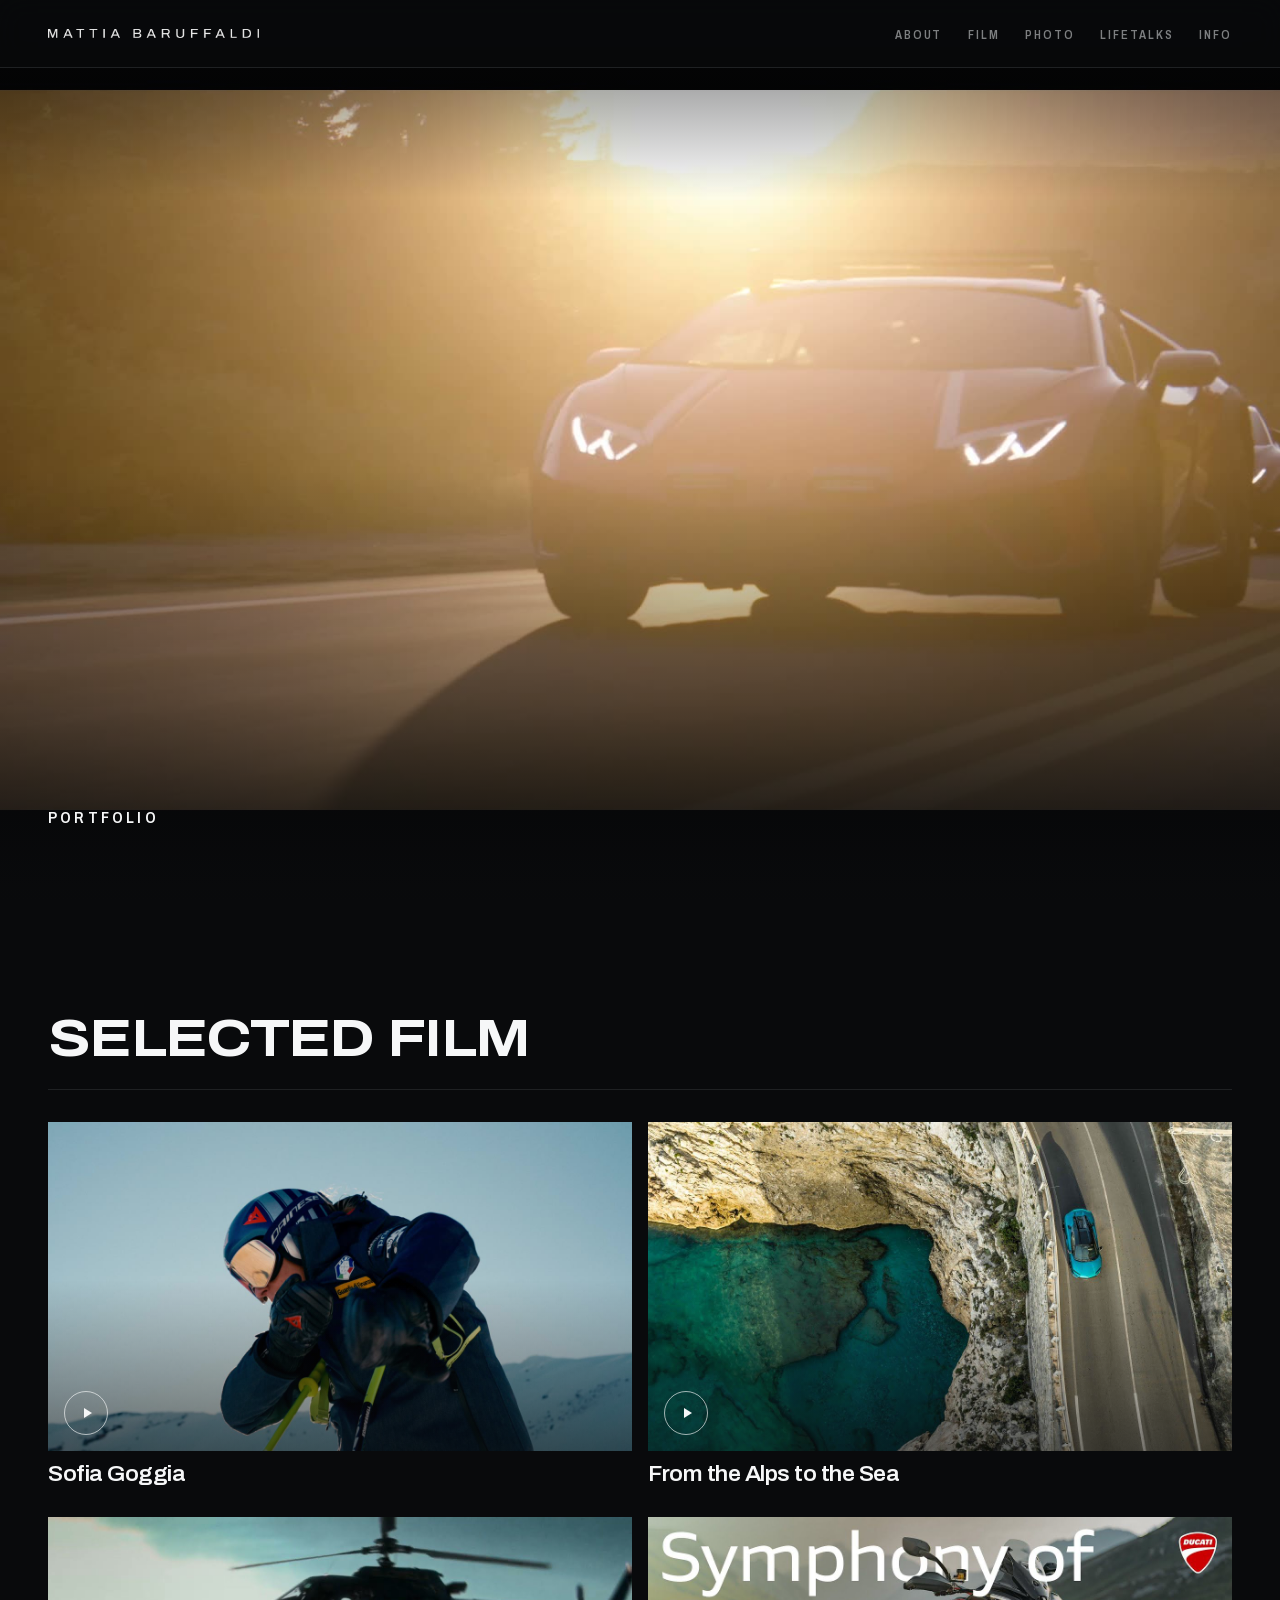
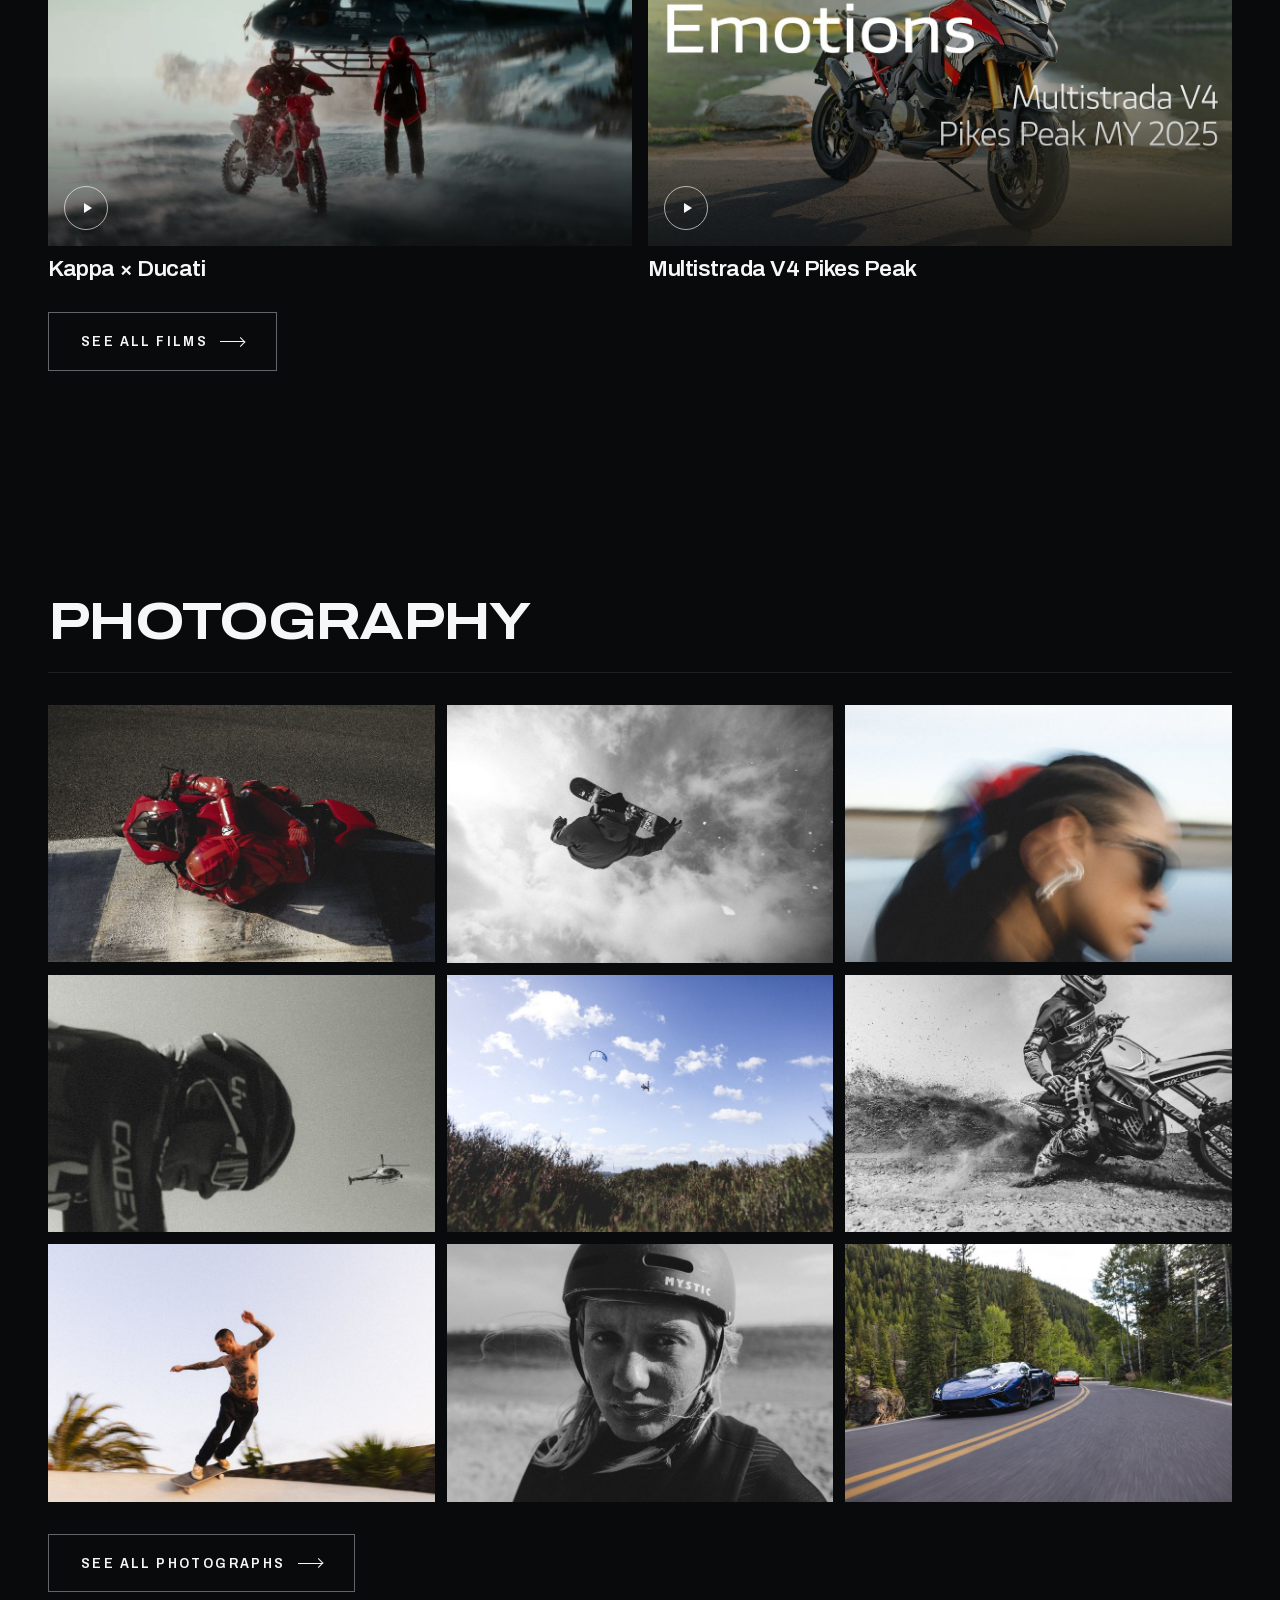
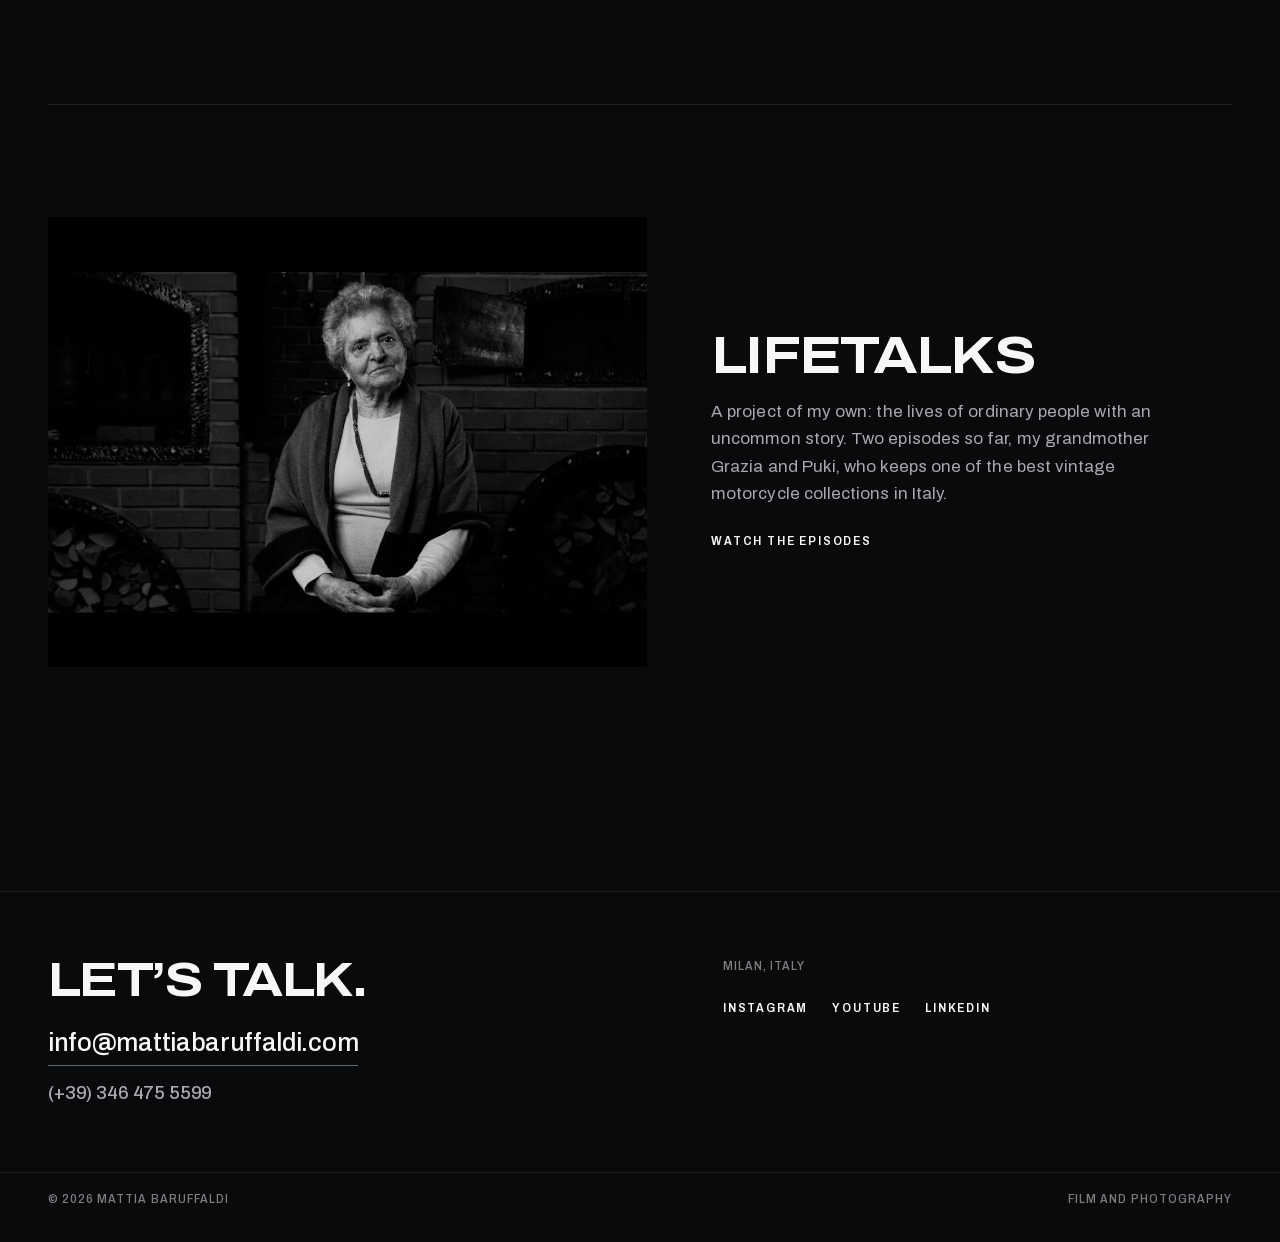
==== commit 4c5a42d2: "About come pagina (bio+BTS) nel menu prima di Film; Info solo contatti; Goggia prima in home e in ap" ====
--- a/index.html
+++ b/index.html
@@ -25,7 +25,7 @@
 <link rel="icon" href="/favicon-32.png" sizes="32x32">
 <link rel="apple-touch-icon" href="/apple-touch-icon.png">
 <link rel="preload" href="/fonts/archivo-latin.woff2" as="font" type="font/woff2" crossorigin>
-<link rel="stylesheet" href="/css/site.css?v=7b2a1f45">
+<link rel="stylesheet" href="/css/site.css?v=d697f39d">
 </head>
 <body>
 <a class="skip" href="#main">Skip to content</a>
@@ -35,7 +35,7 @@
     <img src="/img/wordmark.png" alt="Mattia Baruffaldi" width="640" height="30">
   </a>
   <nav class="site-nav" aria-label="Sections">
-    <ul><li><a href="/film/">Film</a></li><li><a href="/photo/">Photo</a></li><li><a href="/lifetalks/">LifeTalks</a></li><li><a href="/info/">Info</a></li></ul>
+    <ul><li><a href="/about/">About</a></li><li><a href="/film/">Film</a></li><li><a href="/photo/">Photo</a></li><li><a href="/lifetalks/">LifeTalks</a></li><li><a href="/info/">Info</a></li></ul>
   </nav>
   <button class="burger" type="button" aria-expanded="false" aria-controls="menu"
           aria-label="Open menu">
@@ -48,7 +48,7 @@
     <span aria-hidden="true"></span><span aria-hidden="true"></span>
   </button>
   <nav aria-label="Sections">
-    <ul><li><a href="/film/">Film</a></li><li><a href="/photo/">Photo</a></li><li><a href="/lifetalks/">LifeTalks</a></li><li><a href="/info/">Info</a></li></ul>
+    <ul><li><a href="/about/">About</a></li><li><a href="/film/">Film</a></li><li><a href="/photo/">Photo</a></li><li><a href="/lifetalks/">LifeTalks</a></li><li><a href="/info/">Info</a></li></ul>
   </nav>
 </dialog>
 
@@ -77,10 +77,24 @@
 
 <section class="section wrap">
   <div class="sec-head reveal">
-    <h2 class="display">Latest work</h2>
+    <h2 class="display">Selected film</h2>
   </div>
   <div class="films">
 <figure class="film reveal" data-stagger="0">
+  <a class="film__btn" href="https://www.youtube.com/watch?v=OKMkikUCAy0" data-video="OKMkikUCAy0"
+     data-title="Sofia Goggia" target="_blank" rel="noopener">
+    <span class="film__frame">
+      <img src="/img/video/OKMkikUCAy0.jpg" alt="Still from Sofia Goggia" width="1280" height="720"
+           loading="lazy" decoding="async">
+      <span class="film__cue" aria-hidden="true"></span>
+    </span>
+    <figcaption class="film__caption">
+      <h3 class="film__title">Sofia Goggia</h3>
+      
+    </figcaption>
+  </a>
+</figure>
+<figure class="film reveal" data-stagger="1">
   <a class="film__btn" href="https://www.youtube.com/watch?v=oxBlVDnw5Lo" data-video="oxBlVDnw5Lo"
      data-title="From the Alps to the Sea" target="_blank" rel="noopener">
     <span class="film__frame">
@@ -94,7 +108,7 @@
     </figcaption>
   </a>
 </figure>
-<figure class="film reveal" data-stagger="1">
+<figure class="film reveal" data-stagger="2">
   <a class="film__btn" href="https://www.youtube.com/watch?v=CF3su928_Bc" data-video="CF3su928_Bc"
      data-title="Kappa × Ducati" target="_blank" rel="noopener">
     <span class="film__frame">
@@ -108,7 +122,7 @@
     </figcaption>
   </a>
 </figure>
-<figure class="film reveal" data-stagger="2">
+<figure class="film reveal" data-stagger="3">
   <a class="film__btn" href="https://www.youtube.com/watch?v=8vc4HPQ3ycY" data-video="8vc4HPQ3ycY"
      data-title="Multistrada V4 Pikes Peak" target="_blank" rel="noopener">
     <span class="film__frame">
@@ -118,20 +132,6 @@
     </span>
     <figcaption class="film__caption">
       <h3 class="film__title">Multistrada V4 Pikes Peak</h3>
-      
-    </figcaption>
-  </a>
-</figure>
-<figure class="film reveal" data-stagger="3">
-  <a class="film__btn" href="https://www.youtube.com/watch?v=OKMkikUCAy0" data-video="OKMkikUCAy0"
-     data-title="Sofia Goggia" target="_blank" rel="noopener">
-    <span class="film__frame">
-      <img src="/img/video/OKMkikUCAy0.jpg" alt="Still from Sofia Goggia" width="1280" height="720"
-           loading="lazy" decoding="async">
-      <span class="film__cue" aria-hidden="true"></span>
-    </span>
-    <figcaption class="film__caption">
-      <h3 class="film__title">Sofia Goggia</h3>
       
     </figcaption>
   </a>
--- a/css/site.css
+++ b/css/site.css
@@ -819,3 +819,36 @@
   .js .hero.is-lit .hero__actions { transition: none; }
   *, *::before, *::after { animation-duration: 0.01ms !important; transition-duration: 0.01ms !important; }
 }
+
+/* ==========================================================================
+   Contatti (pagina Info)
+   ========================================================================== */
+.contact {
+  display: grid; gap: var(--s-7);
+  padding-block: var(--s-6) var(--s-9);
+  border-top: 1px solid var(--line-soft);
+}
+@media (min-width: 48rem) {
+  .contact { grid-template-columns: 1.3fr 1fr; align-items: end; gap: var(--s-8); }
+}
+.contact__eyebrow { color: var(--paper-mut); margin-bottom: var(--s-4); }
+.contact__mail {
+  display: inline-block;
+  font-size: clamp(1.75rem, 1.1rem + 3.6vw, 3.75rem);
+  font-variation-settings: 'wdth' var(--wide), 'wght' 700;
+  letter-spacing: -0.03em; line-height: 1.02;
+  color: var(--paper); word-break: break-word;
+  transition: color var(--dur-1) linear;
+}
+.contact__mail:hover { color: var(--signal); }
+.contact__tel {
+  display: inline-block; margin-top: var(--s-5);
+  font-size: clamp(1.063rem, 0.9rem + 0.8vw, 1.375rem);
+  font-variation-settings: 'wdth' 96, 'wght' 500;
+  letter-spacing: -0.01em; color: var(--paper-dim);
+  transition: color var(--dur-1) linear;
+}
+.contact__tel:hover { color: var(--signal); }
+.contact__side { display: flex; flex-direction: column; gap: var(--s-4); }
+.contact__loc { color: var(--paper-mut); }
+.contact__links { display: flex; flex-wrap: wrap; gap: var(--s-3) var(--s-5); }
